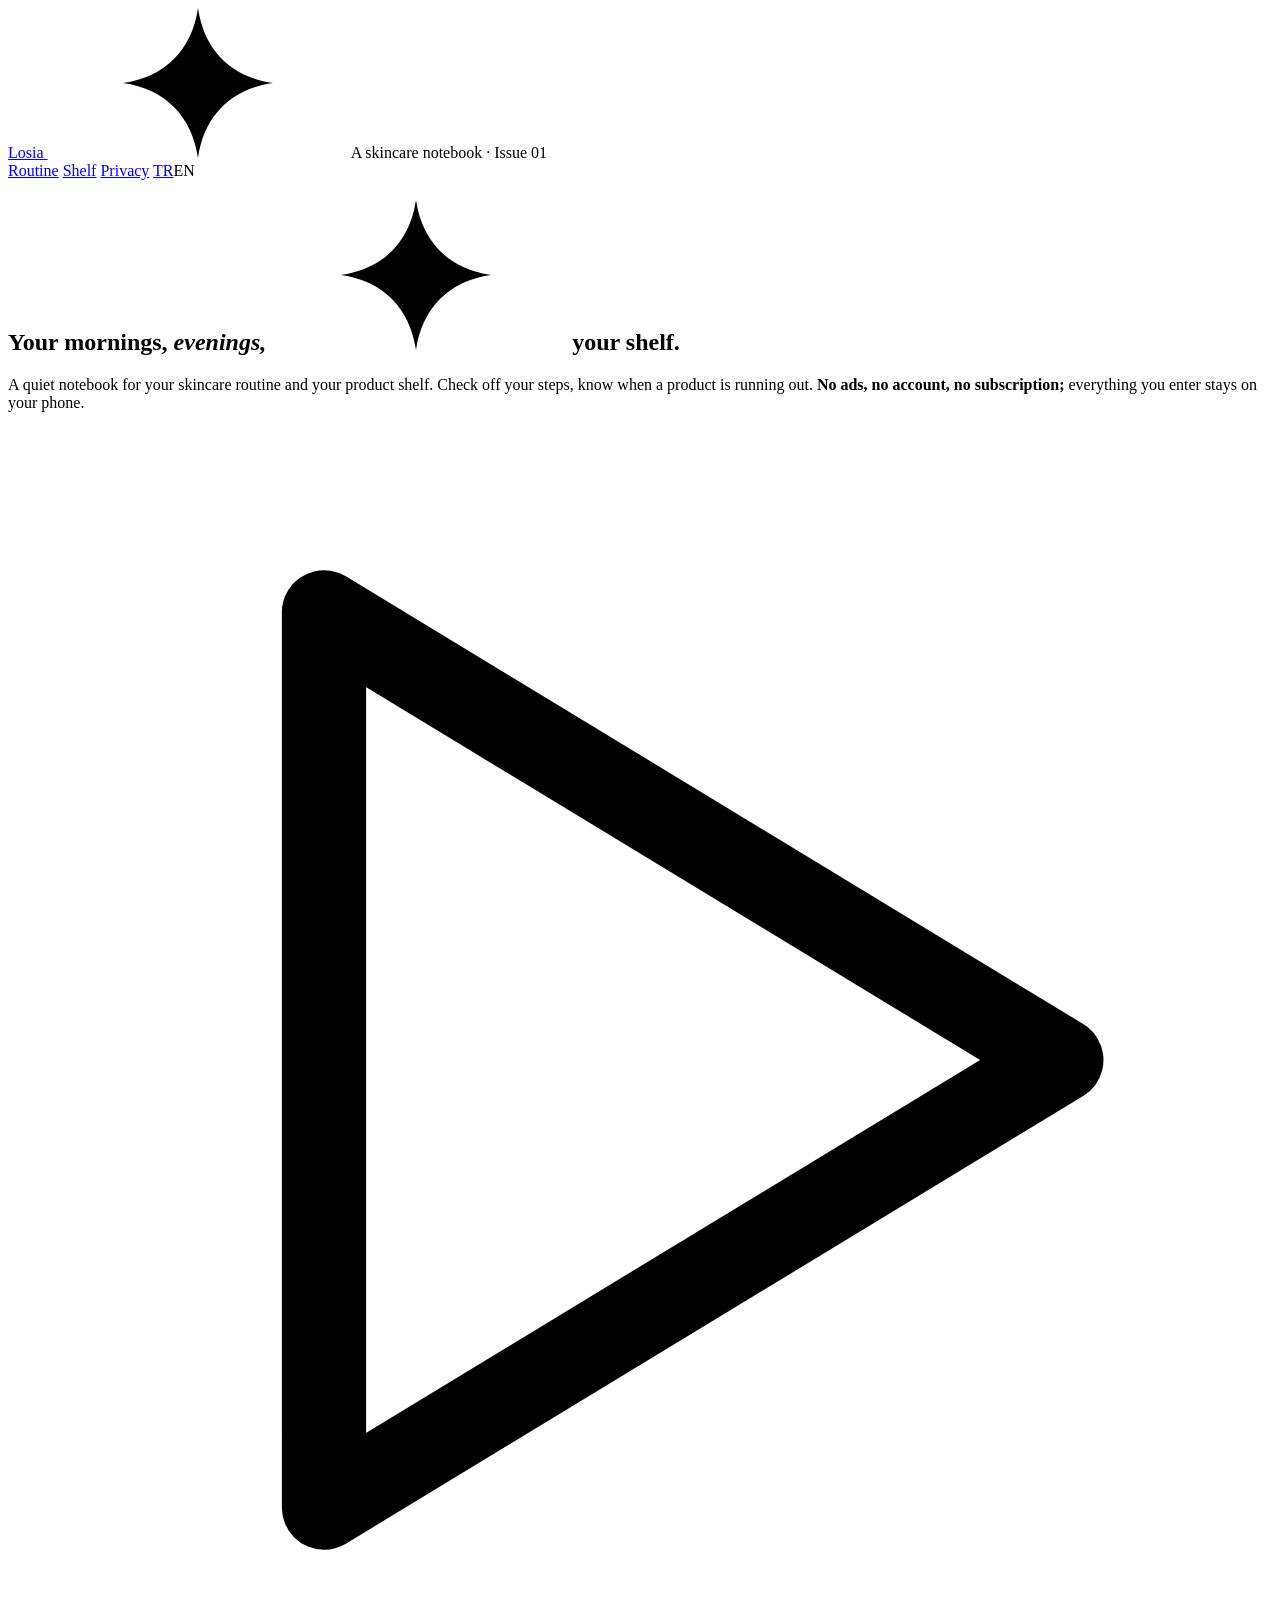
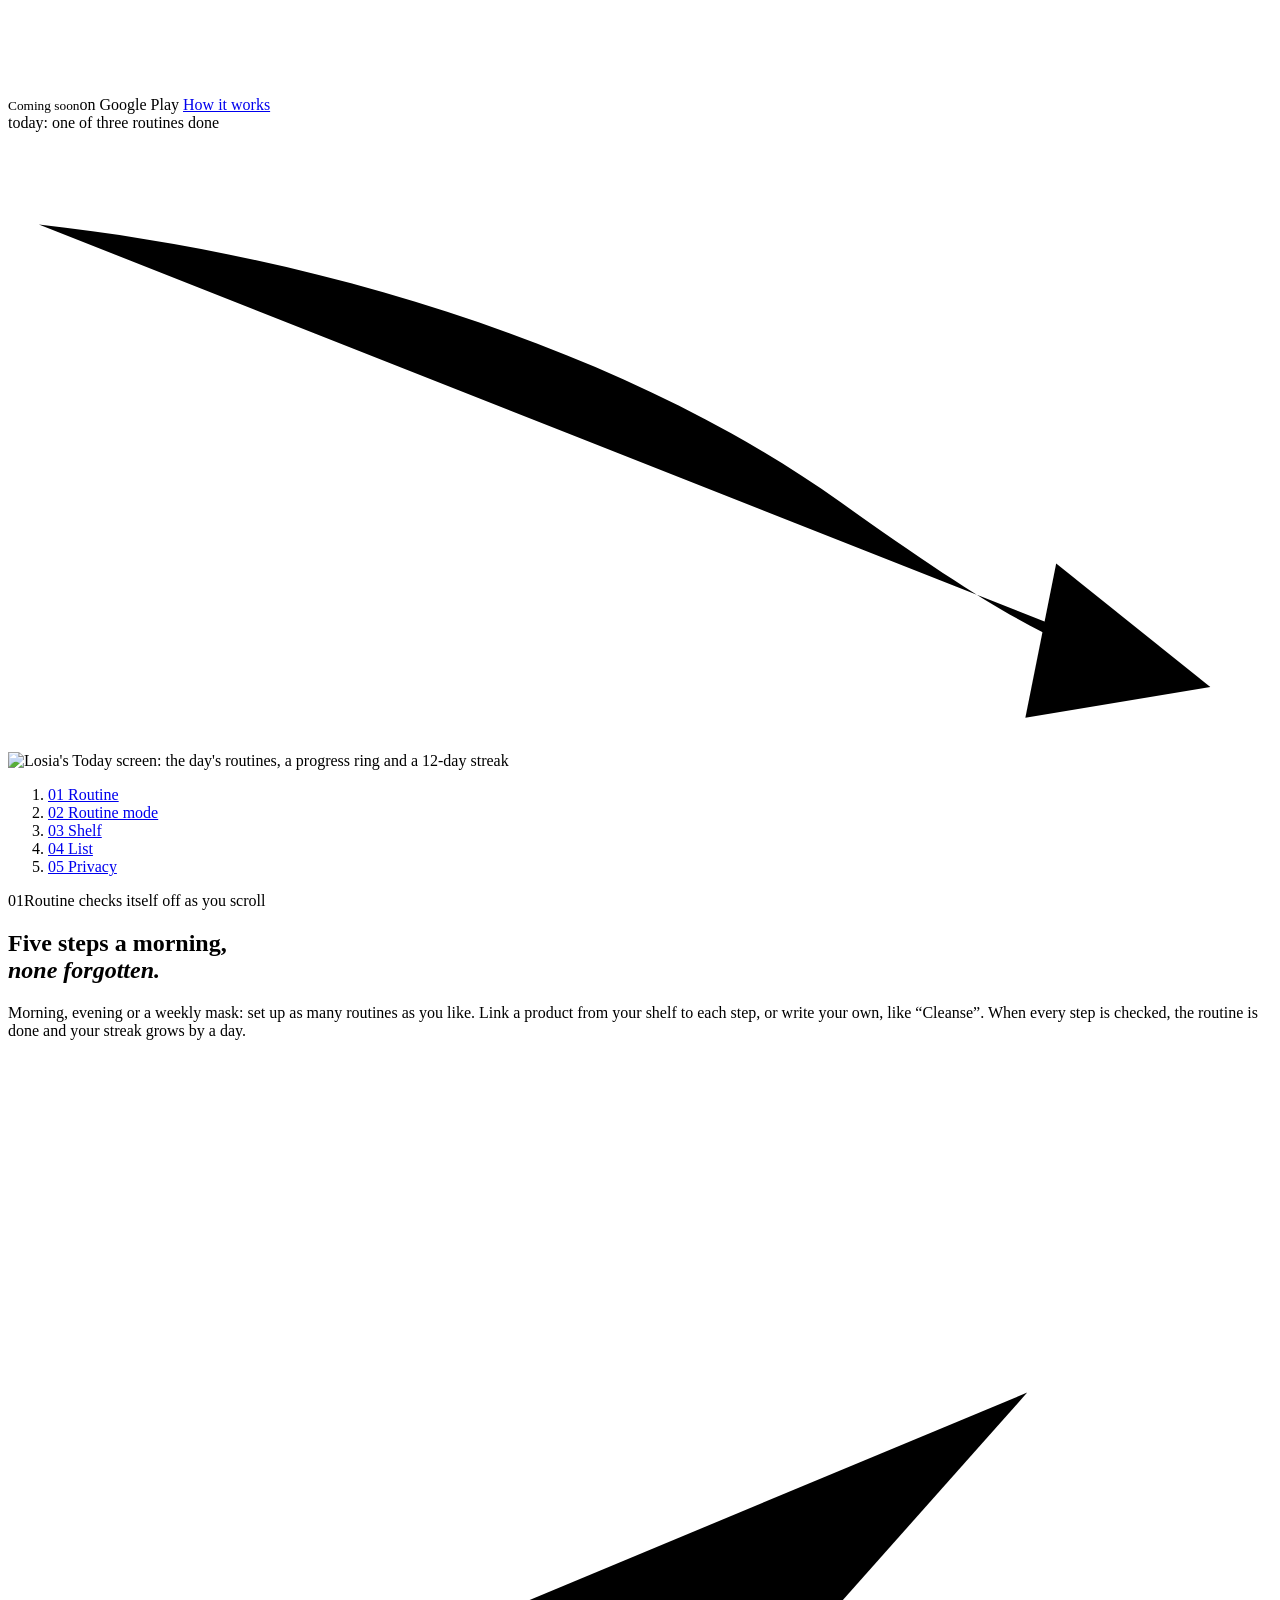
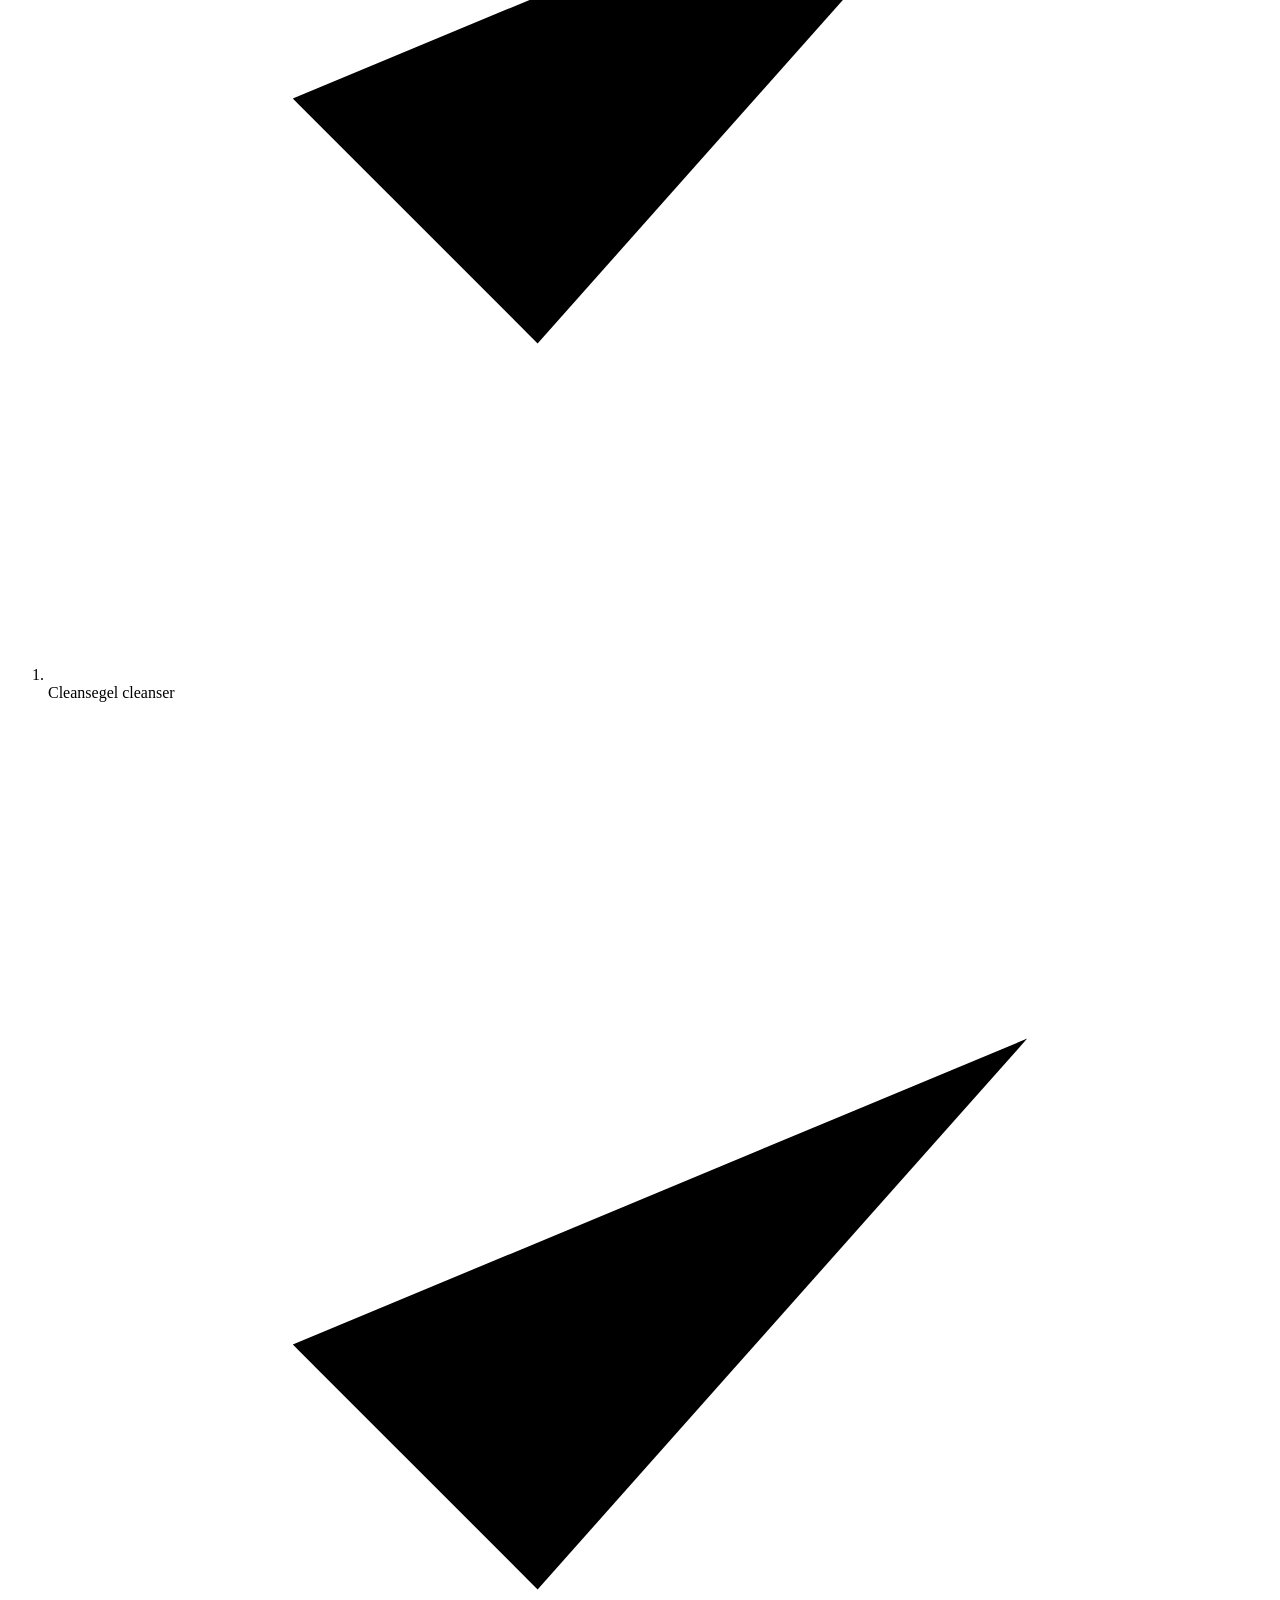
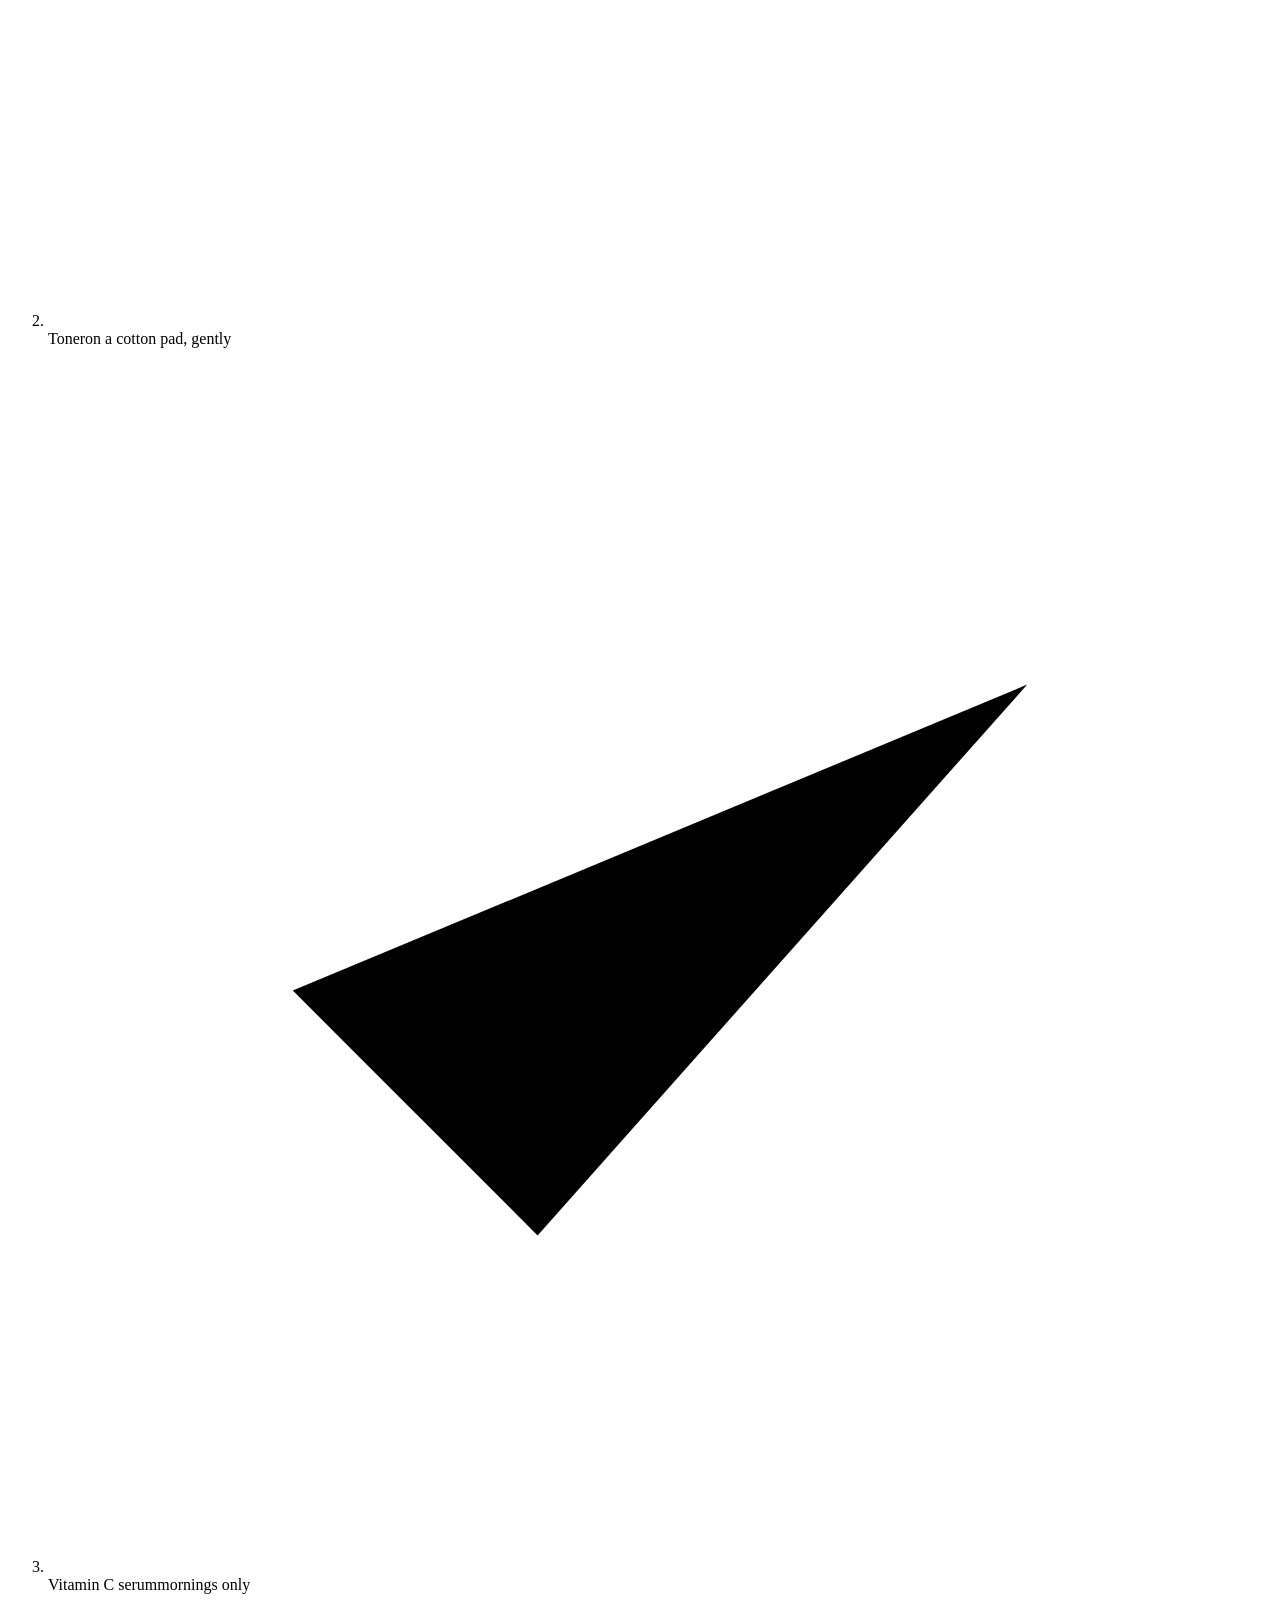
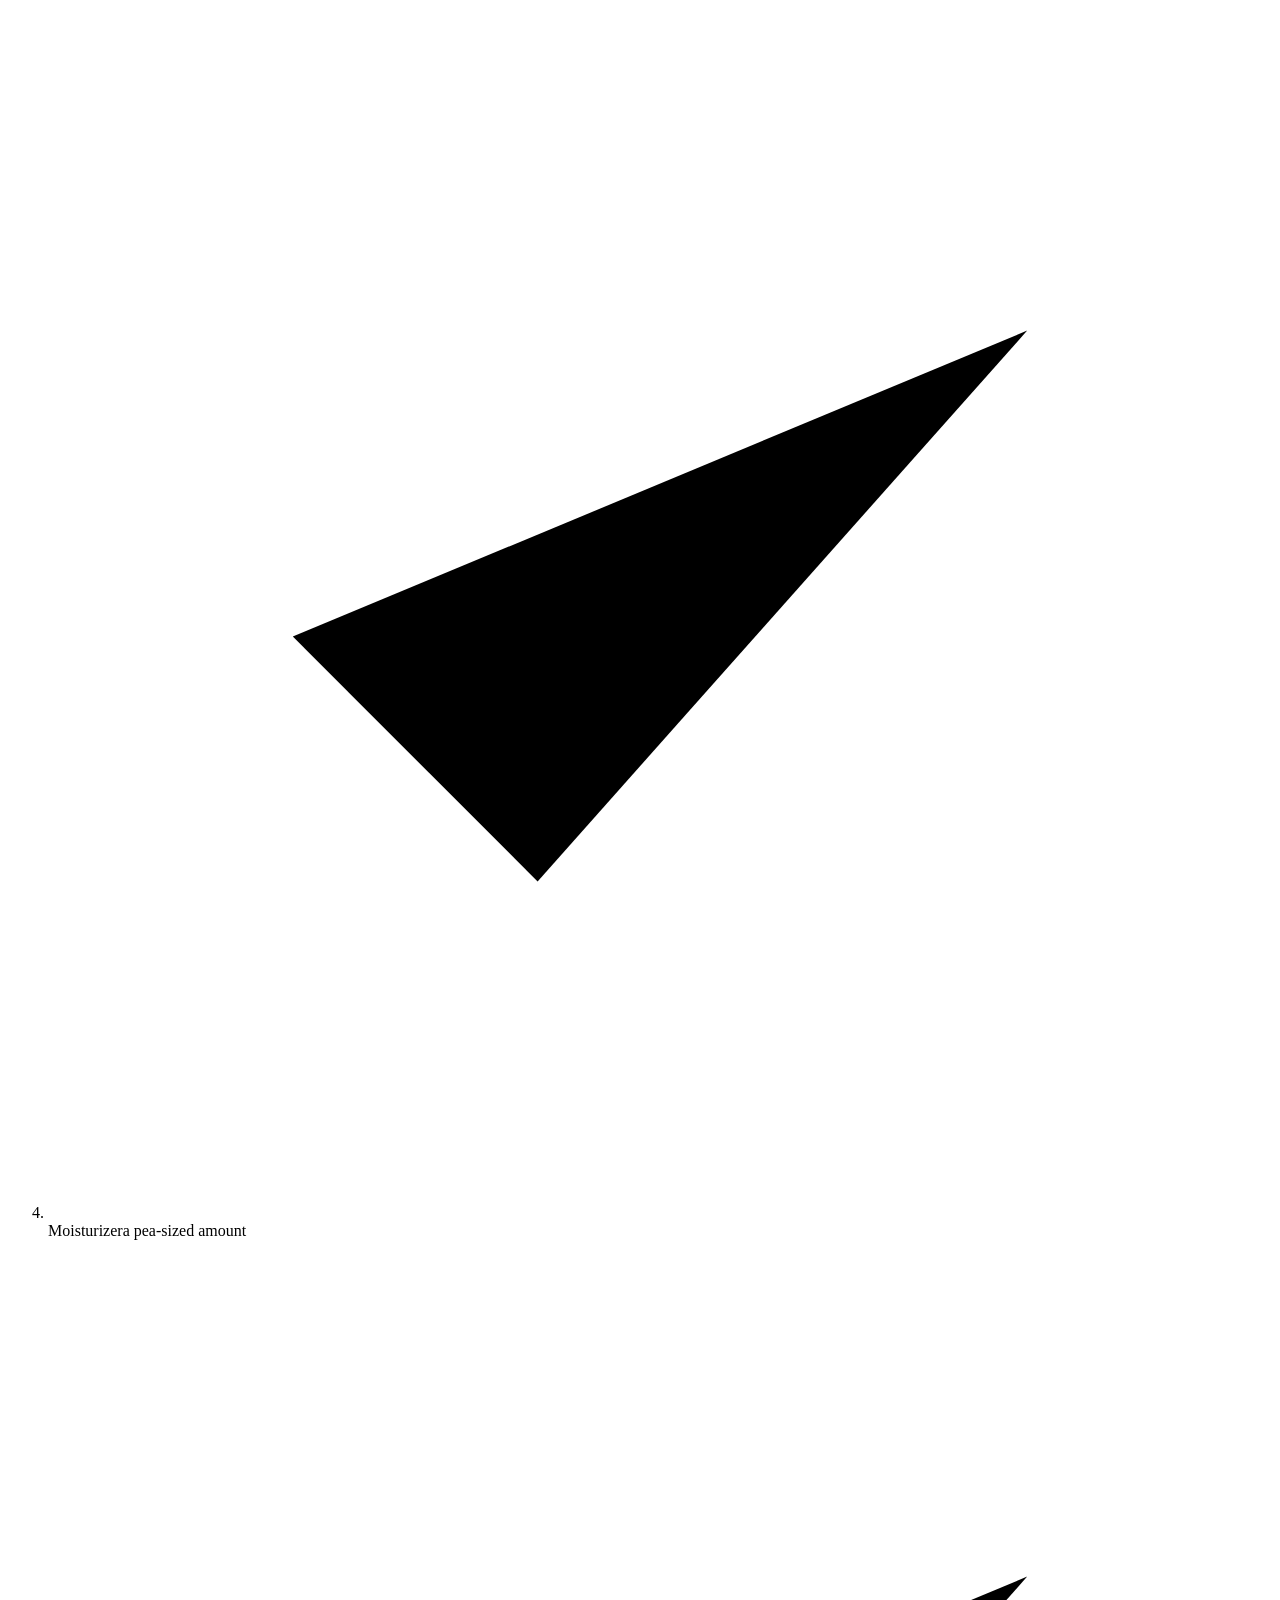
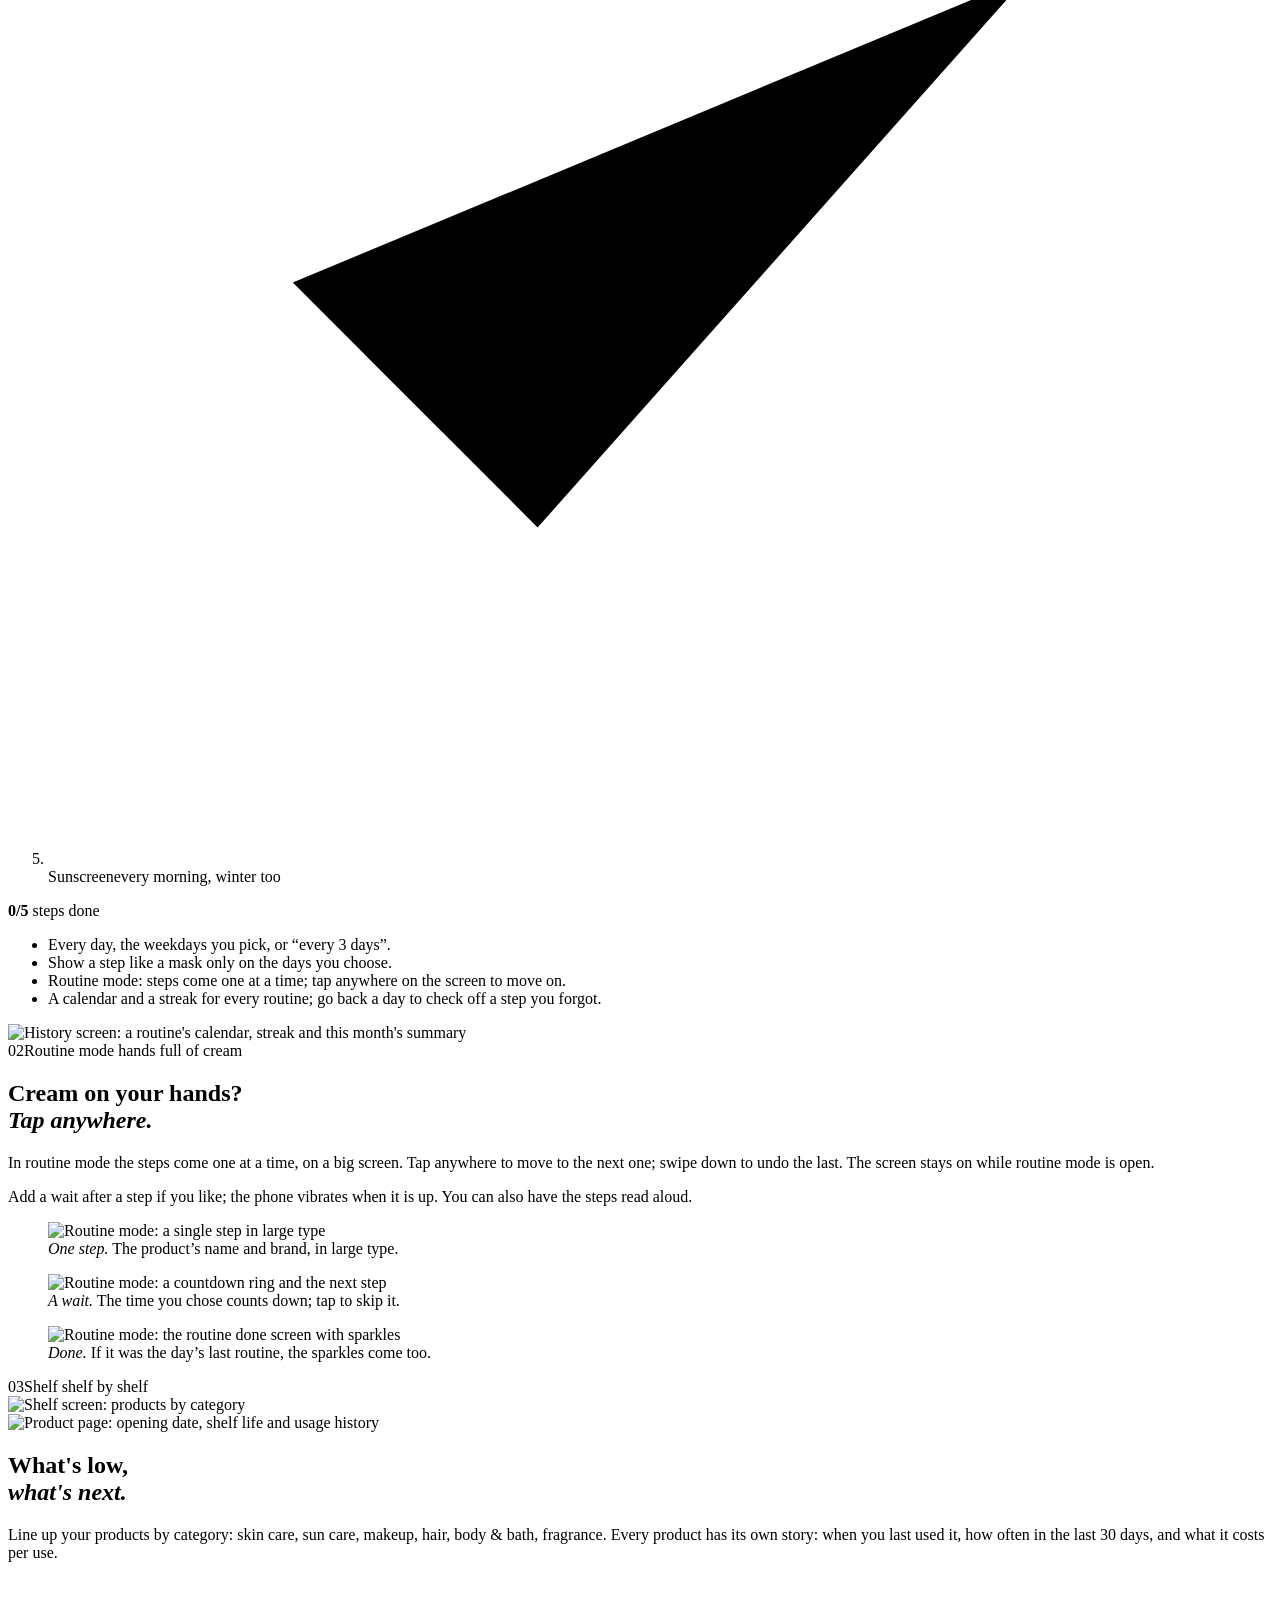
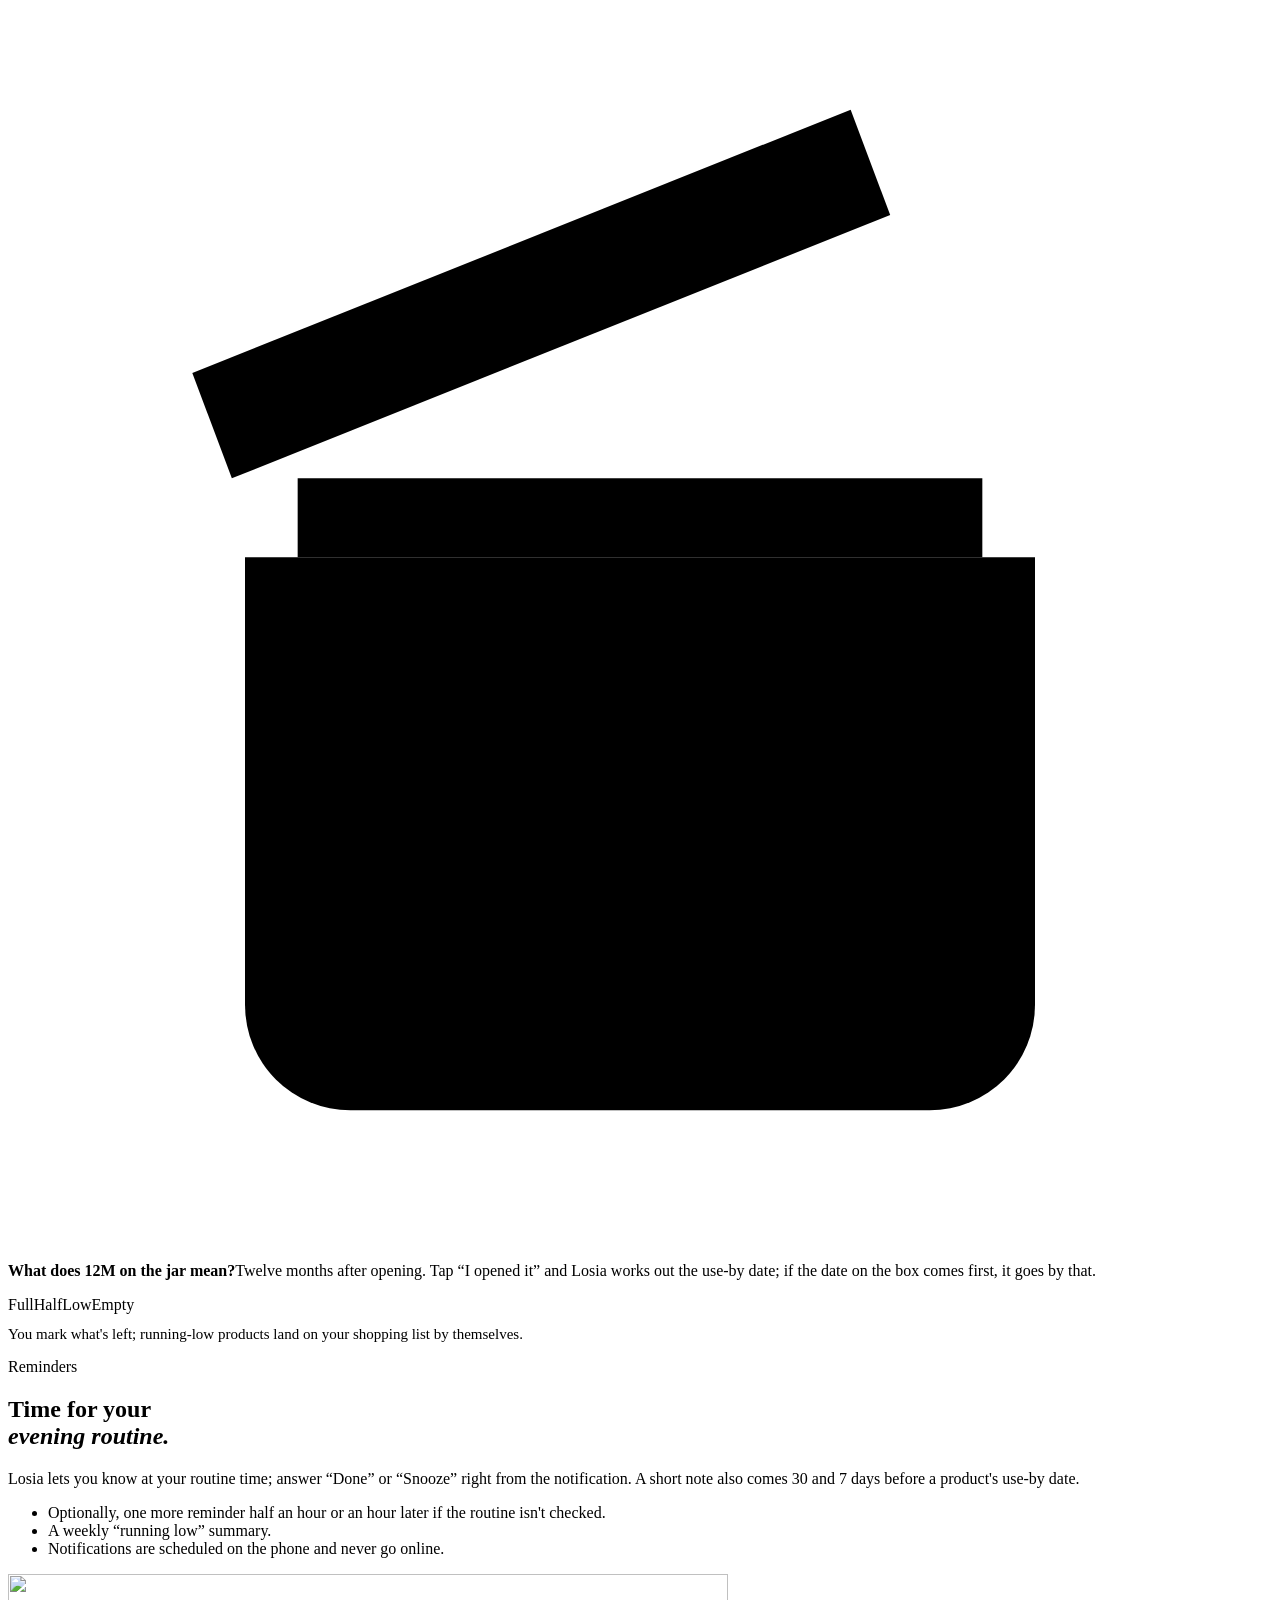
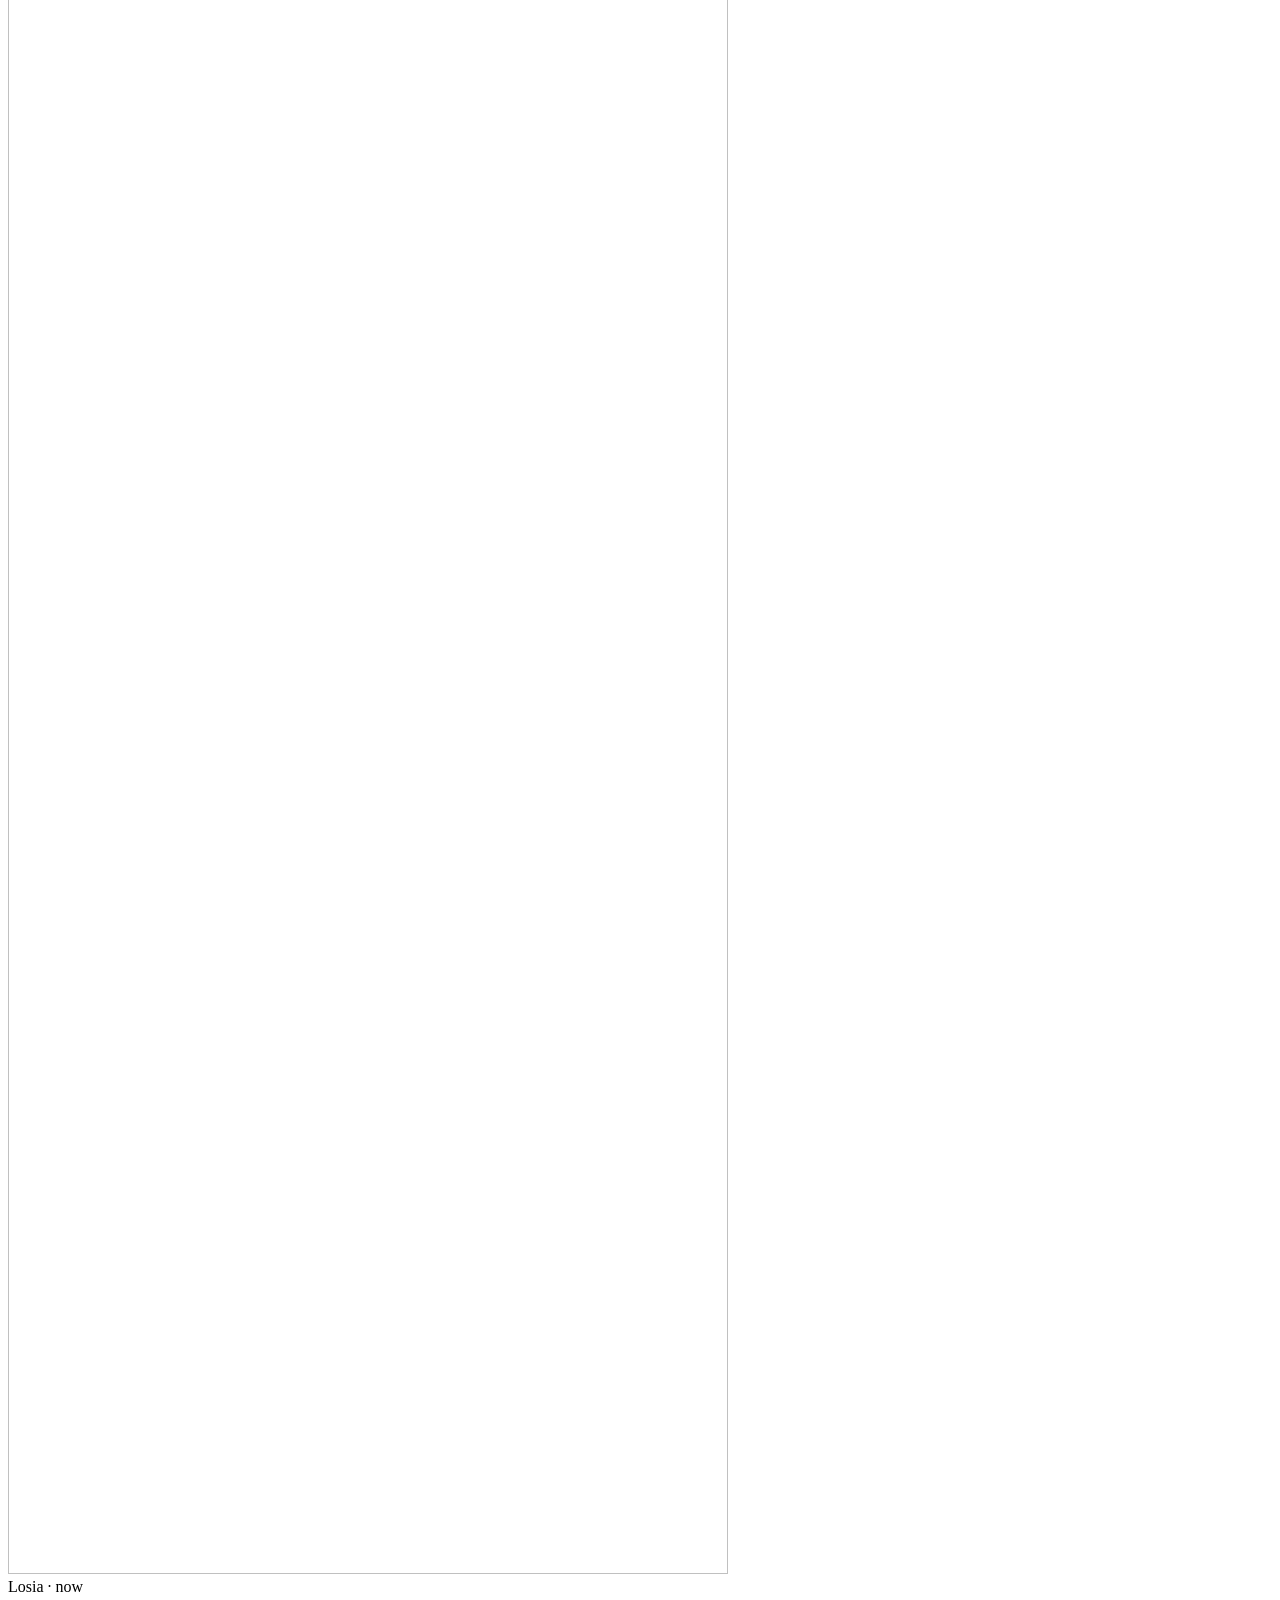
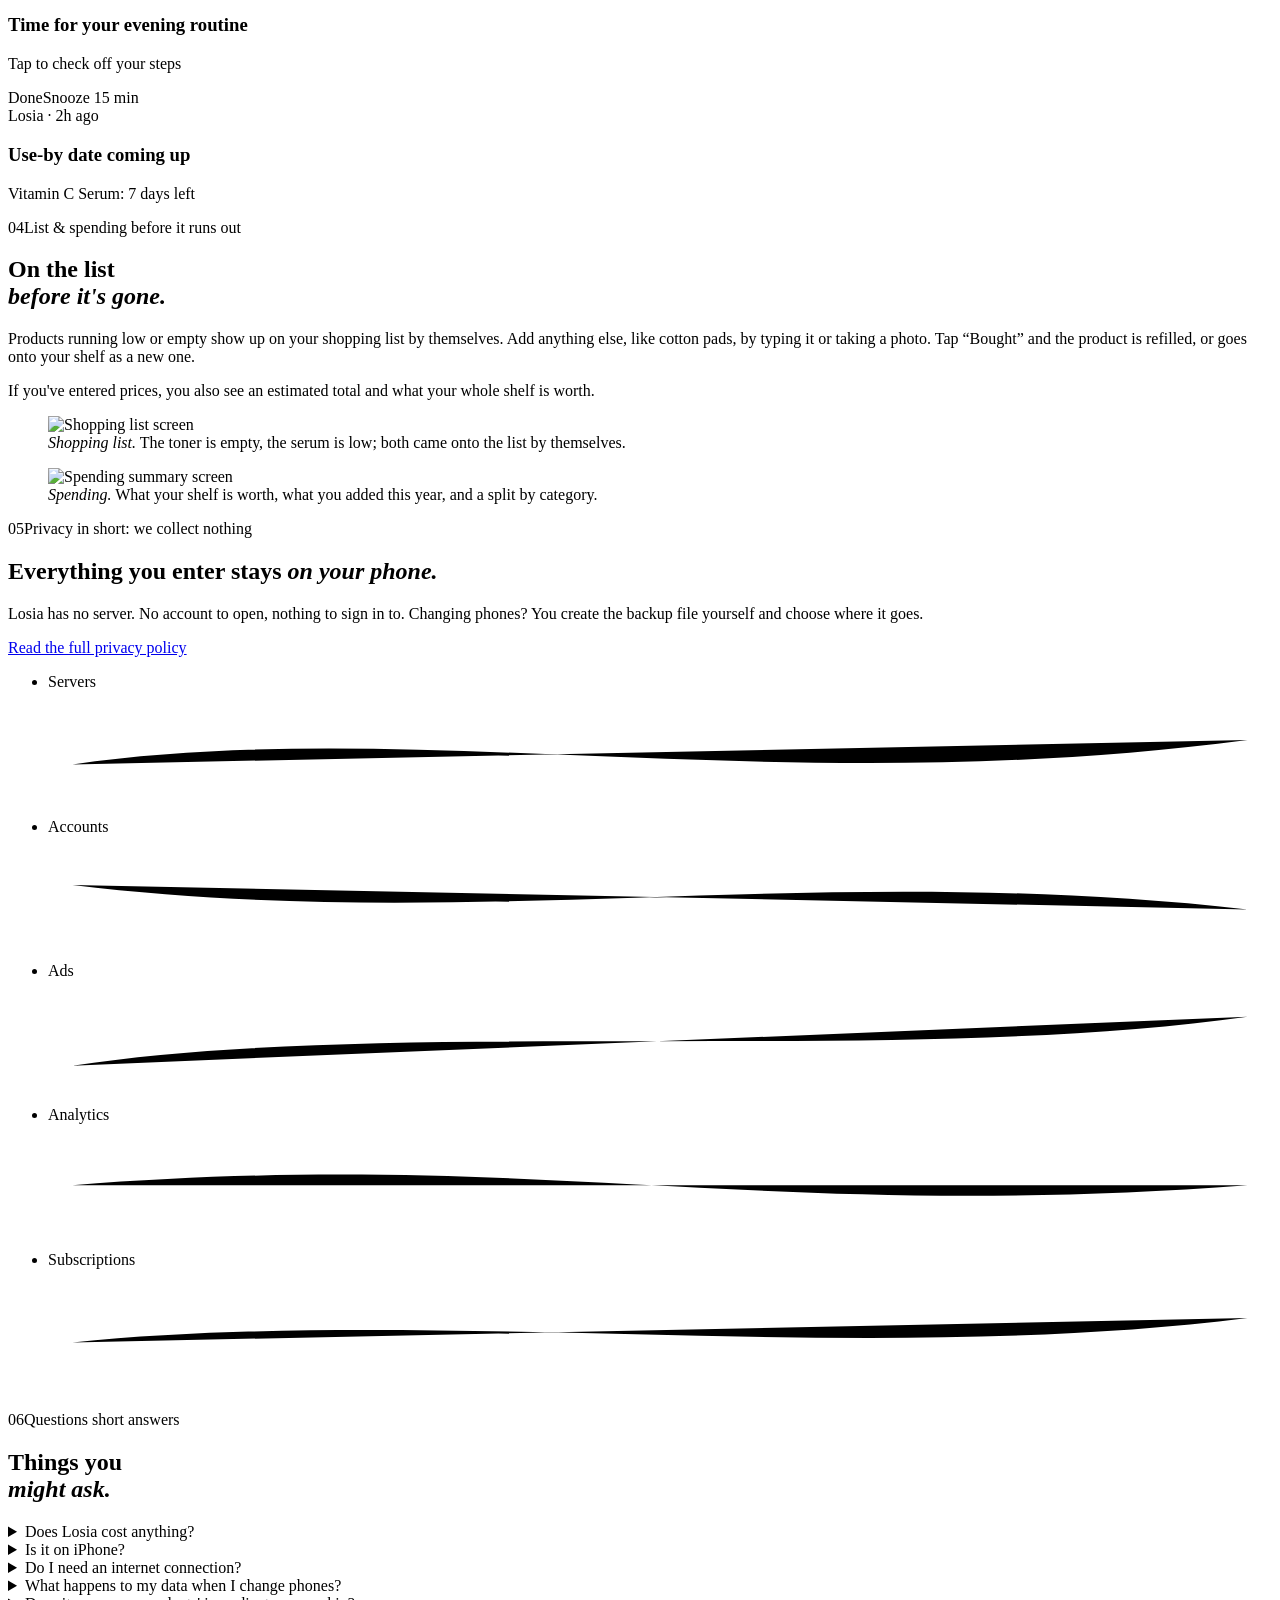
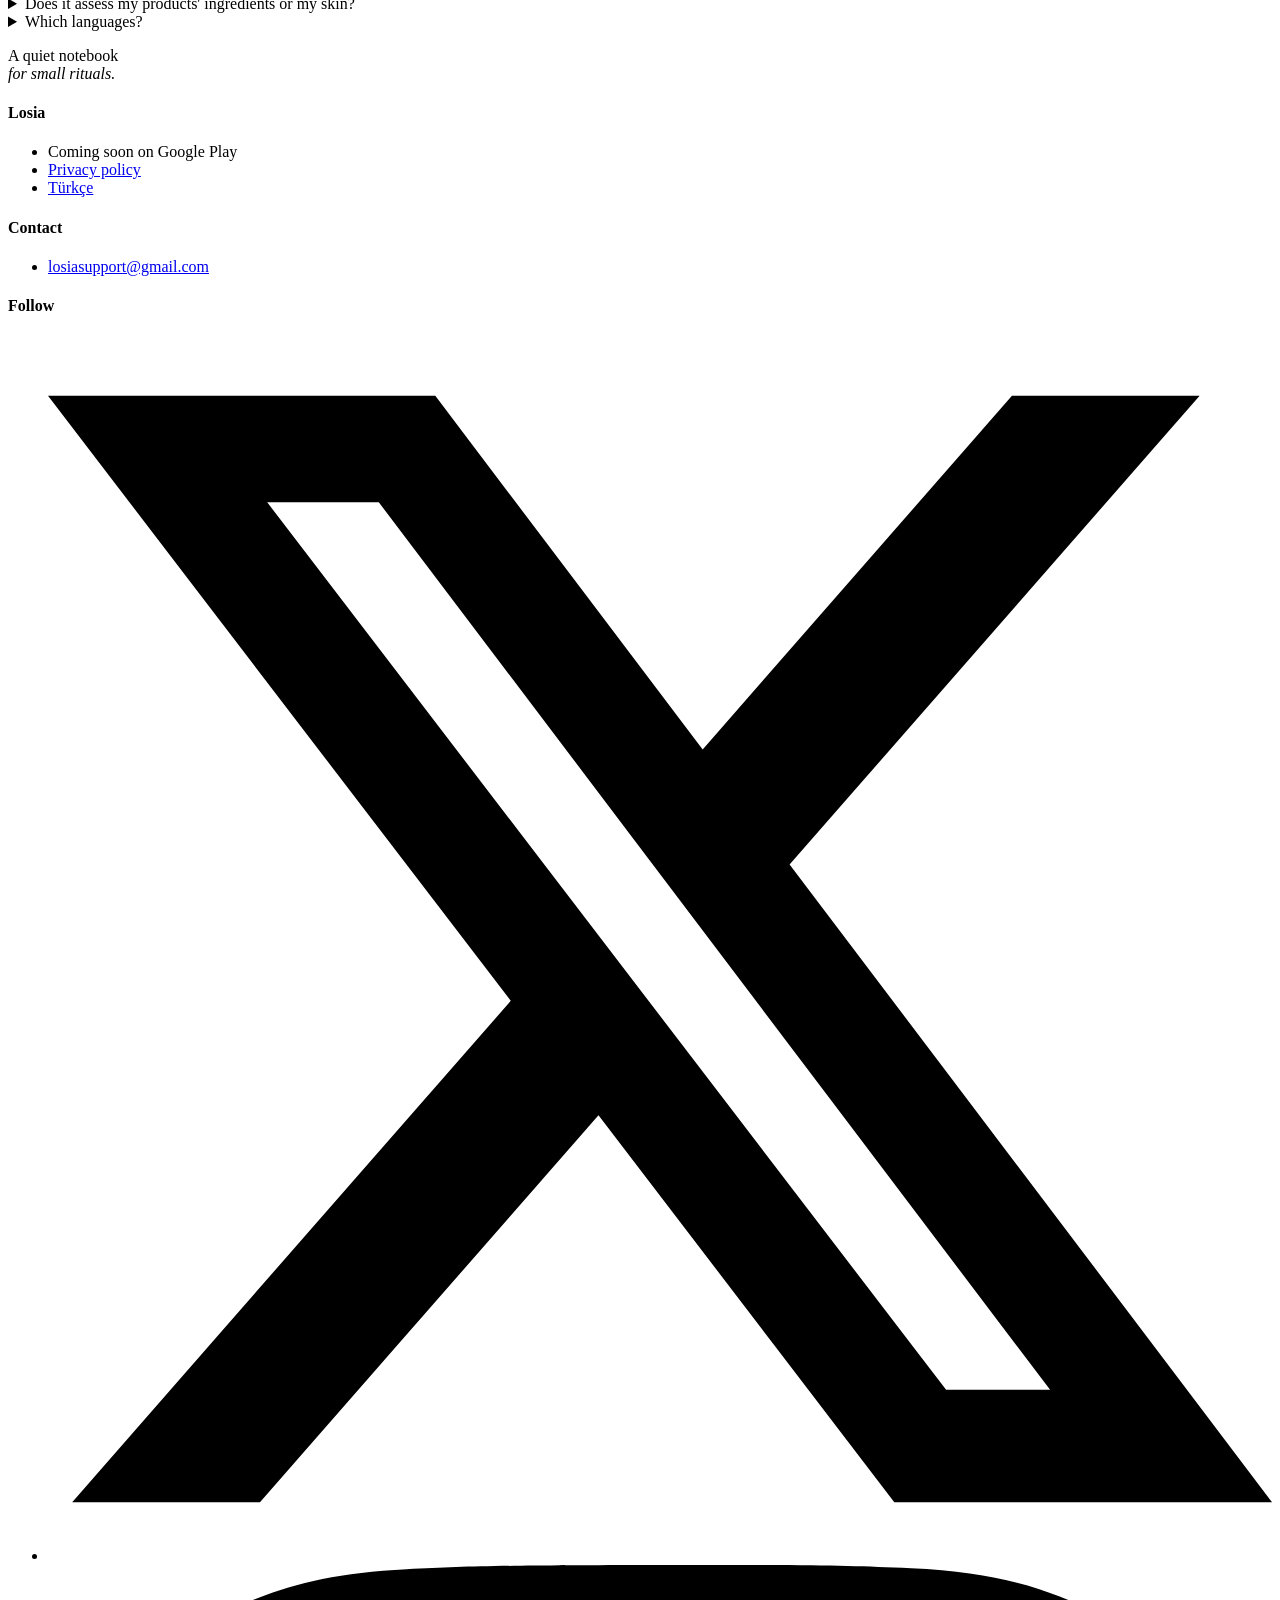
==== en/index.html @ 6261c487 "Move site to losiaapp.github.io Canonical, og, sitemap and docs now point at https://losiaapp.github" ====
<!doctype html>
<html lang="en" class="no-js">
<head>
  <meta charset="utf-8">
  <meta name="viewport" content="width=device-width, initial-scale=1">
  <meta name="google-site-verification" content="qvz3hjvmnZL0EswrtuUsrqRm-qxxV4vY-Jqbz3mR69Y">
  <title>Losia — Skincare routine and product shelf</title>
  <meta name="description" content="A quiet notebook for your skincare routine and your product shelf. No ads, no account, no subscription; everything you enter stays on your phone.">
  <meta name="theme-color" content="#f5efe8">
  <meta property="og:type" content="website">
  <meta property="og:site_name" content="Losia">
  <meta property="og:url" content="https://losiaapp.github.io/en/">
  <meta property="og:title" content="Losia — Skincare routine and product shelf">
  <meta property="og:description" content="A quiet notebook for your skincare routine and your product shelf. No ads, no account; everything stays on your phone.">
  <meta property="og:image" content="https://losiaapp.github.io/assets/og-en.png">
  <meta property="og:image:width" content="1200">
  <meta property="og:image:height" content="630">
  <meta property="og:image:alt" content="Losia: Your mornings, evenings, your shelf.">
  <meta name="twitter:card" content="summary_large_image">
  <link rel="canonical" href="https://losiaapp.github.io/en/">
  <link rel="icon" href="../assets/favicon.png">
  <link rel="apple-touch-icon" href="../assets/apple-touch-icon.png">
  <link rel="alternate" hreflang="tr" href="../">
  <link rel="preload" href="../assets/fonts/fraunces-normal-latin.woff2" as="font" type="font/woff2" crossorigin>
  <link rel="stylesheet" href="../assets/style.css">
</head>
<body>
  <svg width="0" height="0" style="position:absolute" aria-hidden="true">
    <symbol id="spark" viewBox="0 0 100 100">
      <path d="M50 0C54 28 72 46 100 50 72 54 54 72 50 100 46 72 28 54 0 50 28 46 46 28 50 0Z"/>
    </symbol>
  </svg>

  <header class="masthead">
    <div class="wrap">
      <a class="wordmark" href="./">Losia <svg><use href="#spark"/></svg></a>
      <span class="issue eyebrow">A skincare notebook · Issue 01</span>
      <nav>
        <a class="nav-link" href="#routine">Routine</a>
        <a class="nav-link" href="#shelf">Shelf</a>
        <a class="nav-link" href="#privacy">Privacy</a>
        <span class="lang"><a href="../" hreflang="tr">TR</a><span>EN</span></span>
      </nav>
    </div>
  </header>

  <main>
    <section class="hero">
      <div class="wrap">
        <div class="hero-text">
          <h1>
            <span>Your mornings,</span>
            <span class="indent"><em class="sparkled">evenings,<svg class="twinkle" aria-hidden="true"><use href="#spark"/></svg></em></span>
            <span>your shelf.</span>
          </h1>
          <p class="lede">A quiet notebook for your skincare routine and your product shelf. Check off your steps, know when a product is running out. <strong>No ads, no account, no subscription;</strong> everything you enter stays on your phone.</p>
          <div class="cta-row">
            <span class="soon">
              <svg viewBox="0 0 24 24" fill="none" stroke="currentColor" stroke-width="1.6" stroke-linejoin="round"><path d="M6 3.5v17l14-8.5z"/></svg>
              <span><small>Coming soon</small>on Google Play</span>
            </span>
            <a class="text-link" href="#routine">How it works</a>
          </div>
        </div>
        <figure class="hero-figure reveal" style="margin:0">
          <div class="note" aria-hidden="true">today: one of three routines done
            <svg viewBox="0 0 82 40"><path d="M2 6c18 2 38 8 52 18s16 10 24 12"/><path d="M68 28l10 8-12 2"/></svg>
          </div>
          <div class="phone"><img src="../assets/screens/en-01.webp" width="720" height="1600" alt="Losia's Today screen: the day's routines, a progress ring and a 12-day streak"></div>
        </figure>
      </div>
    </section>

    <nav class="index" aria-label="Sections">
      <div class="wrap">
        <ol>
          <li><a href="#routine"><span class="num">01</span> Routine</a></li>
          <li><a href="#routine-mode"><span class="num">02</span> Routine mode</a></li>
          <li><a href="#shelf"><span class="num">03</span> Shelf</a></li>
          <li><a href="#list"><span class="num">04</span> List</a></li>
          <li><a href="#privacy"><span class="num">05</span> Privacy</a></li>
        </ol>
      </div>
    </nav>

    <section class="chapter" id="routine">
      <div class="wrap">
        <div class="chapter-head">
          <span class="num">01</span><span class="eyebrow">Routine</span>
          <span class="aside">checks itself off as you scroll</span>
        </div>
        <div class="routine">
          <div class="routine-text">
            <h2>Five steps a morning,<br><em>none forgotten.</em></h2>
            <p class="body-lg">Morning, evening or a weekly mask: set up as many routines as you like. Link a product from your shelf to each step, or write your own, like “Cleanse”. When every step is checked, the routine is done and your streak grows by a day.</p>

            <ol class="steps">
              <li><span class="box"><svg viewBox="0 0 20 20"><path d="M4 10.5l4 4 8-9"/></svg></span><span class="label">Cleanse</span><span class="meta">gel cleanser</span></li>
              <li><span class="box"><svg viewBox="0 0 20 20"><path d="M4 10.5l4 4 8-9"/></svg></span><span class="label">Toner</span><span class="meta">on a cotton pad, gently</span></li>
              <li><span class="box"><svg viewBox="0 0 20 20"><path d="M4 10.5l4 4 8-9"/></svg></span><span class="label">Vitamin C serum</span><span class="meta">mornings only</span></li>
              <li><span class="box"><svg viewBox="0 0 20 20"><path d="M4 10.5l4 4 8-9"/></svg></span><span class="label">Moisturizer</span><span class="meta">a pea-sized amount</span></li>
              <li><span class="box"><svg viewBox="0 0 20 20"><path d="M4 10.5l4 4 8-9"/></svg></span><span class="label">Sunscreen</span><span class="meta">every morning, winter too</span></li>
            </ol>
            <div class="tally"><b data-tally>0/5</b> steps done</div>

            <ul class="dash-list routine-more reveal">
              <li>Every day, the weekdays you pick, or “every 3 days”.</li>
              <li>Show a step like a mask only on the days you choose.</li>
              <li>Routine mode: steps come one at a time; tap anywhere on the screen to move on.</li>
              <li>A calendar and a streak for every routine; go back a day to check off a step you forgot.</li>
            </ul>
          </div>
          <div class="routine-figure">
            <div class="sticky">
              <div class="phone"><img src="../assets/screens/en-04.webp" width="720" height="1600" alt="History screen: a routine's calendar, streak and this month's summary" loading="lazy"></div>
            </div>
          </div>
        </div>
      </div>
    </section>

    <section class="chapter" id="routine-mode" style="padding-top:0">
      <div class="wrap">
        <div class="chapter-head">
          <span class="num">02</span><span class="eyebrow">Routine mode</span>
          <span class="aside">hands full of cream</span>
        </div>
        <div class="mode">
          <div class="mode-intro">
            <h2>Cream on your hands?<br><em>Tap anywhere.</em></h2>
            <p class="body-lg">In routine mode the steps come one at a time, on a big screen. Tap anywhere to move to the next one; swipe down to undo the last. The screen stays on while routine mode is open.</p>
            <p class="body-lg">Add a wait after a step if you like; the phone vibrates when it is up. You can also have the steps read aloud.</p>
          </div>
          <div class="mode-figures" role="group" aria-label="Routine mode screens">
            <figure class="reveal">
              <div class="phone"><img src="../assets/screens/en-mode-01.webp" width="720" height="1600" alt="Routine mode: a single step in large type" loading="lazy"></div>
              <figcaption><i>One step.</i> The product’s name and brand, in large type.</figcaption>
            </figure>
            <figure class="reveal">
              <div class="phone"><img src="../assets/screens/en-mode-02.webp" width="720" height="1600" alt="Routine mode: a countdown ring and the next step" loading="lazy"></div>
              <figcaption><i>A wait.</i> The time you chose counts down; tap to skip it.</figcaption>
            </figure>
            <figure class="reveal">
              <div class="phone"><img src="../assets/screens/en-mode-03.webp" width="720" height="1600" alt="Routine mode: the routine done screen with sparkles" loading="lazy"></div>
              <figcaption><i>Done.</i> If it was the day’s last routine, the sparkles come too.</figcaption>
            </figure>
          </div>
        </div>
      </div>
    </section>

    <section class="chapter" id="shelf" style="padding-top:0">
      <div class="wrap">
        <div class="chapter-head">
          <span class="num">03</span><span class="eyebrow">Shelf</span>
          <span class="aside">shelf by shelf</span>
        </div>
        <div class="shelf">
          <div class="shelf-figures reveal">
            <div class="phone"><img src="../assets/screens/en-02.webp" width="720" height="1600" alt="Shelf screen: products by category" loading="lazy"></div>
            <div class="phone"><img src="../assets/screens/en-03.webp" width="720" height="1600" alt="Product page: opening date, shelf life and usage history" loading="lazy"></div>
          </div>
          <div class="shelf-text">
            <h2>What's low,<br><em>what's next.</em></h2>
            <p class="body-lg">Line up your products by category: skin care, sun care, makeup, hair, body &amp; bath, fragrance. Every product has its own story: when you last used it, how often in the last 30 days, and what it costs per use.</p>

            <div class="pao reveal">
              <svg viewBox="0 0 96 96" aria-hidden="true">
                <path d="M18 44h60v34a8 8 0 0 1-8 8H26a8 8 0 0 1-8-8z"/>
                <path d="M22 44v-6h52v6"/>
                <path d="M14 30l50-20 3 8-50 20z"/>
                <text x="48" y="74" text-anchor="middle">12M</text>
              </svg>
              <p><b>What does 12M on the jar mean?</b>Twelve months after opening. Tap “I opened it” and Losia works out the use-by date; if the date on the box comes first, it goes by that.</p>
            </div>

            <div class="levels" aria-label="Amount left">
              <span class="on">Full</span><span>Half</span><span>Low</span><span>Empty</span>
            </div>
            <p style="font-size:15px;color:var(--ink-soft);margin-top:12px">You mark what's left; running-low products land on your shopping list by themselves.</p>
          </div>
        </div>
      </div>
    </section>

    <section class="night" aria-labelledby="night-title">
      <div class="wrap">
        <div class="night-text reveal">
          <span class="eyebrow">Reminders</span>
          <h2 id="night-title">Time for your<br><em>evening routine.</em></h2>
          <p>Losia lets you know at your routine time; answer “Done” or “Snooze” right from the notification. A short note also comes 30 and 7 days before a product's use-by date.</p>
          <ul class="dash-list">
            <li>Optionally, one more reminder half an hour or an hour later if the routine isn't checked.</li>
            <li>A weekly “running low” summary.</li>
            <li>Notifications are scheduled on the phone and never go online.</li>
          </ul>
        </div>
        <div class="notifs reveal" aria-hidden="true">
          <div class="phone night-phone"><img src="../assets/screens/en-dark-01.webp" width="720" height="1600" alt="" loading="lazy"></div>
          <div class="notif-stack">
          <div class="notif">
            <header><img src="../assets/icon-96.png" alt="">Losia · now</header>
            <h3>Time for your evening routine</h3>
            <p>Tap to check off your steps</p>
            <div class="actions"><span>Done</span><span>Snooze 15 min</span></div>
          </div>
          <div class="notif">
            <header><img src="../assets/icon-96.png" alt="">Losia · 2h ago</header>
            <h3>Use-by date coming up</h3>
            <p>Vitamin C Serum: 7 days left</p>
          </div>
          </div>
        </div>
      </div>
    </section>

    <section class="chapter" id="list">
      <div class="wrap">
        <div class="chapter-head">
          <span class="num">04</span><span class="eyebrow">List &amp; spending</span>
          <span class="aside">before it runs out</span>
        </div>
        <div class="pair">
          <div class="pair-intro">
            <h2>On the list<br><em>before it's gone.</em></h2>
            <p class="body-lg">Products running low or empty show up on your shopping list by themselves. Add anything else, like cotton pads, by typing it or taking a photo. Tap “Bought” and the product is refilled, or goes onto your shelf as a new one.</p>
            <p class="body-lg">If you've entered prices, you also see an estimated total and what your whole shelf is worth.</p>
          </div>
          <figure class="reveal">
            <div class="phone"><img src="../assets/screens/en-05.webp" width="720" height="1600" alt="Shopping list screen" loading="lazy"></div>
            <figcaption><i>Shopping list.</i> The toner is empty, the serum is low; both came onto the list by themselves.</figcaption>
          </figure>
          <figure class="reveal">
            <div class="phone"><img src="../assets/screens/en-06.webp" width="720" height="1600" alt="Spending summary screen" loading="lazy"></div>
            <figcaption><i>Spending.</i> What your shelf is worth, what you added this year, and a split by category.</figcaption>
          </figure>
        </div>
      </div>
    </section>

    <section class="chapter privacy" id="privacy">
      <div class="wrap">
        <div class="chapter-head">
          <span class="num">05</span><span class="eyebrow">Privacy</span>
          <span class="aside">in short: we collect nothing</span>
        </div>
        <div class="privacy-grid">
          <h2>Everything you enter stays <em>on your phone.</em></h2>
          <div class="side">
            <p class="body-lg">Losia has no server. No account to open, nothing to sign in to. Changing phones? You create the backup file yourself and choose where it goes.</p>
            <a class="text-link" href="privacy/">Read the full privacy policy</a>
          </div>
        </div>
        <ul class="struck" aria-label="What Losia doesn't have">
          <li>Servers<svg viewBox="0 0 100 10" preserveAspectRatio="none"><path d="M2 6C30 2 60 9 98 4"/></svg></li>
          <li>Accounts<svg viewBox="0 0 100 10" preserveAspectRatio="none"><path d="M2 4C35 8 62 2 98 6"/></svg></li>
          <li>Ads<svg viewBox="0 0 100 10" preserveAspectRatio="none"><path d="M2 7C28 3 70 7 98 3"/></svg></li>
          <li>Analytics<svg viewBox="0 0 100 10" preserveAspectRatio="none"><path d="M2 5C40 2 58 8 98 5"/></svg></li>
          <li>Subscriptions<svg viewBox="0 0 100 10" preserveAspectRatio="none"><path d="M2 6C32 3 66 8 98 4"/></svg></li>
        </ul>
      </div>
    </section>
    <section class="chapter" id="faq">
      <div class="wrap">
        <div class="chapter-head">
          <span class="num">06</span><span class="eyebrow">Questions</span>
          <span class="aside">short answers</span>
        </div>
        <div class="faq">
          <h2>Things you<br><em>might ask.</em></h2>
          <div class="faq-list reveal">
            <details>
              <summary>Does Losia cost anything?</summary>
              <div class="answer"><p>Losia is free to download; routines, the shelf, reminders and the shopping list are free. There are no ads and no subscription.</p></div>
            </details>
            <details>
              <summary>Is it on iPhone?</summary>
              <div class="answer"><p>Android only for now; it's coming to Google Play.</p></div>
            </details>
            <details>
              <summary>Do I need an internet connection?</summary>
              <div class="answer"><p>No. Losia runs entirely on your phone, and reminders are scheduled on the phone too.</p></div>
            </details>
            <details>
              <summary>What happens to my data when I change phones?</summary>
              <div class="answer"><p>Create a backup file in Settings › Backup and restore it on the new phone. You can also turn on the weekly automatic backup; Losia then saves a backup to a folder you choose once a week.</p></div>
            </details>
            <details>
              <summary>Does it assess my products' ingredients or my skin?</summary>
              <div class="answer"><p>No. Losia is a notebook for your routine and your shelf: it keeps track of what you did and what runs out when. It doesn't read ingredient lists or assess photos.</p></div>
            </details>
            <details>
              <summary>Which languages?</summary>
              <div class="answer"><p>English and Turkish. It follows your phone's language, and you can change it in Settings.</p></div>
            </details>
          </div>
        </div>
      </div>
    </section>
  </main>

  <footer class="footer">
    <div class="wrap">
      <div class="footer-top">
        <p class="closing">A quiet notebook<br><em>for small rituals.</em></p>
        <div class="footer-cols">
          <div>
            <h4 class="eyebrow">Losia</h4>
            <ul>
              <li>Coming soon on Google Play</li>
              <li><a href="privacy/">Privacy policy</a></li>
              <li><a href="../" hreflang="tr">Türkçe</a></li>
            </ul>
          </div>
          <div>
            <h4 class="eyebrow">Contact</h4>
            <ul>
              <li><a href="mailto:losiasupport@gmail.com">losiasupport@gmail.com</a></li>
            </ul>
            <h4 class="eyebrow">Follow</h4>
            <ul class="social">
              <li><a href="https://x.com/losiaapp" rel="me noopener" target="_blank" aria-label="Losia on X" title="X"><svg viewBox="0 0 24 24" aria-hidden="true"><path d="M18.901 1.153h3.68l-8.04 9.19L24 22.846h-7.406l-5.8-7.584-6.638 7.584H.474l8.6-9.83L0 1.154h7.594l5.243 6.932ZM17.61 20.644h2.039L6.486 3.24H4.298Z"/></svg></a></li>
              <li><a href="https://www.instagram.com/losiaapp/" rel="me noopener" target="_blank" aria-label="Losia on Instagram" title="Instagram"><svg viewBox="0 0 24 24" aria-hidden="true"><path d="M7.0301.084c-1.2768.0602-2.1487.264-2.911.5634-.7888.3075-1.4575.72-2.1228 1.3877-.6652.6677-1.075 1.3368-1.3802 2.127-.2954.7638-.4956 1.6365-.552 2.914-.0564 1.2775-.0689 1.6882-.0626 4.947.0062 3.2586.0206 3.6671.0825 4.9473.061 1.2765.264 2.1482.5635 2.9107.308.7889.72 1.4573 1.388 2.1228.6679.6655 1.3365 1.0743 2.1285 1.38.7632.295 1.6361.4961 2.9134.552 1.2773.056 1.6884.069 4.9462.0627 3.2578-.0062 3.668-.0207 4.9478-.0814 1.28-.0607 2.147-.2652 2.9098-.5633.7889-.3086 1.4578-.72 2.1228-1.3881.665-.6682 1.0745-1.3378 1.3795-2.1284.2957-.7632.4966-1.636.552-2.9124.056-1.2809.0692-1.6898.063-4.948-.0063-3.2583-.021-3.6668-.0817-4.9465-.0607-1.2797-.264-2.1487-.5633-2.9117-.3084-.7889-.72-1.4568-1.3876-2.1228C21.2982 1.33 20.628.9208 19.8378.6165 19.074.321 18.2017.1197 16.9244.0645 15.6471.0093 15.236-.005 11.977.0014 8.718.0076 8.31.0215 7.0301.0839m.1402 21.6932c-1.17-.0509-1.8053-.2453-2.2287-.408-.5606-.216-.96-.4771-1.3819-.895-.422-.4178-.6811-.8186-.9-1.378-.1644-.4234-.3624-1.058-.4171-2.228-.0595-1.2645-.072-1.6442-.079-4.848-.007-3.2037.0053-3.583.0607-4.848.05-1.169.2456-1.805.408-2.2282.216-.5613.4762-.96.895-1.3816.4188-.4217.8184-.6814 1.3783-.9003.423-.1651 1.0575-.3614 2.227-.4171 1.2655-.06 1.6447-.072 4.848-.079 3.2033-.007 3.5835.005 4.8495.0608 1.169.0508 1.8053.2445 2.228.408.5608.216.96.4754 1.3816.895.4217.4194.6816.8176.9005 1.3787.1653.4217.3617 1.056.4169 2.2263.0602 1.2655.0739 1.645.0796 4.848.0058 3.203-.0055 3.5834-.061 4.848-.051 1.17-.245 1.8055-.408 2.2294-.216.5604-.4763.96-.8954 1.3814-.419.4215-.8181.6811-1.3783.9-.4224.1649-1.0577.3617-2.2262.4174-1.2656.0595-1.6448.072-4.8493.079-3.2045.007-3.5825-.006-4.848-.0608M16.953 5.5864A1.44 1.44 0 1 0 18.39 4.144a1.44 1.44 0 0 0-1.437 1.4424M5.8385 12.012c.0067 3.4032 2.7706 6.1557 6.173 6.1493 3.4026-.0065 6.157-2.7701 6.1506-6.1733-.0065-3.4032-2.771-6.1565-6.174-6.1498-3.403.0067-6.156 2.771-6.1496 6.1738M8 12.0077a4 4 0 1 1 4.008 3.9921A3.9996 3.9996 0 0 1 8 12.0077"/></svg></a></li>
              <li><a href="https://www.facebook.com/losiaapp" rel="me noopener" target="_blank" aria-label="Losia on Facebook" title="Facebook"><svg viewBox="0 0 24 24" aria-hidden="true"><path d="M9.101 23.691v-7.98H6.627v-3.667h2.474v-1.58c0-4.085 1.848-5.978 5.858-5.978.401 0 .955.042 1.468.103a8.68 8.68 0 0 1 1.141.195v3.325a8.623 8.623 0 0 0-.653-.036 26.805 26.805 0 0 0-.733-.009c-.707 0-1.259.096-1.675.309a1.686 1.686 0 0 0-.679.622c-.258.42-.374.995-.374 1.752v1.297h3.919l-.386 2.103-.287 1.564h-3.246v8.245C19.396 23.238 24 18.179 24 12.044c0-6.627-5.373-12-12-12s-12 5.373-12 12c0 5.628 3.874 10.35 9.101 11.647Z"/></svg></a></li>
              <li><a href="https://www.tiktok.com/@losiaapp" rel="me noopener" target="_blank" aria-label="Losia on TikTok" title="TikTok"><svg viewBox="0 0 24 24" aria-hidden="true"><path d="M12.525.02c1.31-.02 2.61-.01 3.91-.02.08 1.53.63 3.09 1.75 4.17 1.12 1.11 2.7 1.62 4.24 1.79v4.03c-1.44-.05-2.89-.35-4.2-.97-.57-.26-1.1-.59-1.62-.93-.01 2.92.01 5.84-.02 8.75-.08 1.4-.54 2.79-1.35 3.94-1.31 1.92-3.58 3.17-5.91 3.21-1.43.08-2.86-.31-4.08-1.03-2.02-1.19-3.44-3.37-3.65-5.71-.02-.5-.03-1-.01-1.49.18-1.9 1.12-3.72 2.58-4.96 1.66-1.44 3.98-2.13 6.15-1.72.02 1.48-.04 2.96-.04 4.44-.99-.32-2.15-.23-3.02.37-.63.41-1.11 1.04-1.36 1.75-.21.51-.15 1.07-.14 1.61.24 1.64 1.82 3.02 3.5 2.87 1.12-.01 2.19-.66 2.77-1.61.19-.33.4-.67.41-1.06.1-1.79.06-3.57.07-5.36.01-4.03-.01-8.05.02-12.07z"/></svg></a></li>
            </ul>
          </div>
        </div>
      </div>
      <div class="footer-meta">
        <span>© 2026 Losia</span>
        <span>Made by an independent developer.</span>
      </div>
    </div>
    <p class="giant" aria-hidden="true">Losia<em class="sparkled">.<svg class="twinkle" aria-hidden="true"><use href="#spark"/></svg><svg class="twinkle" aria-hidden="true"><use href="#spark"/></svg></em></p>
  </footer>

  <script src="../assets/site.js" defer></script>
</body>
</html>
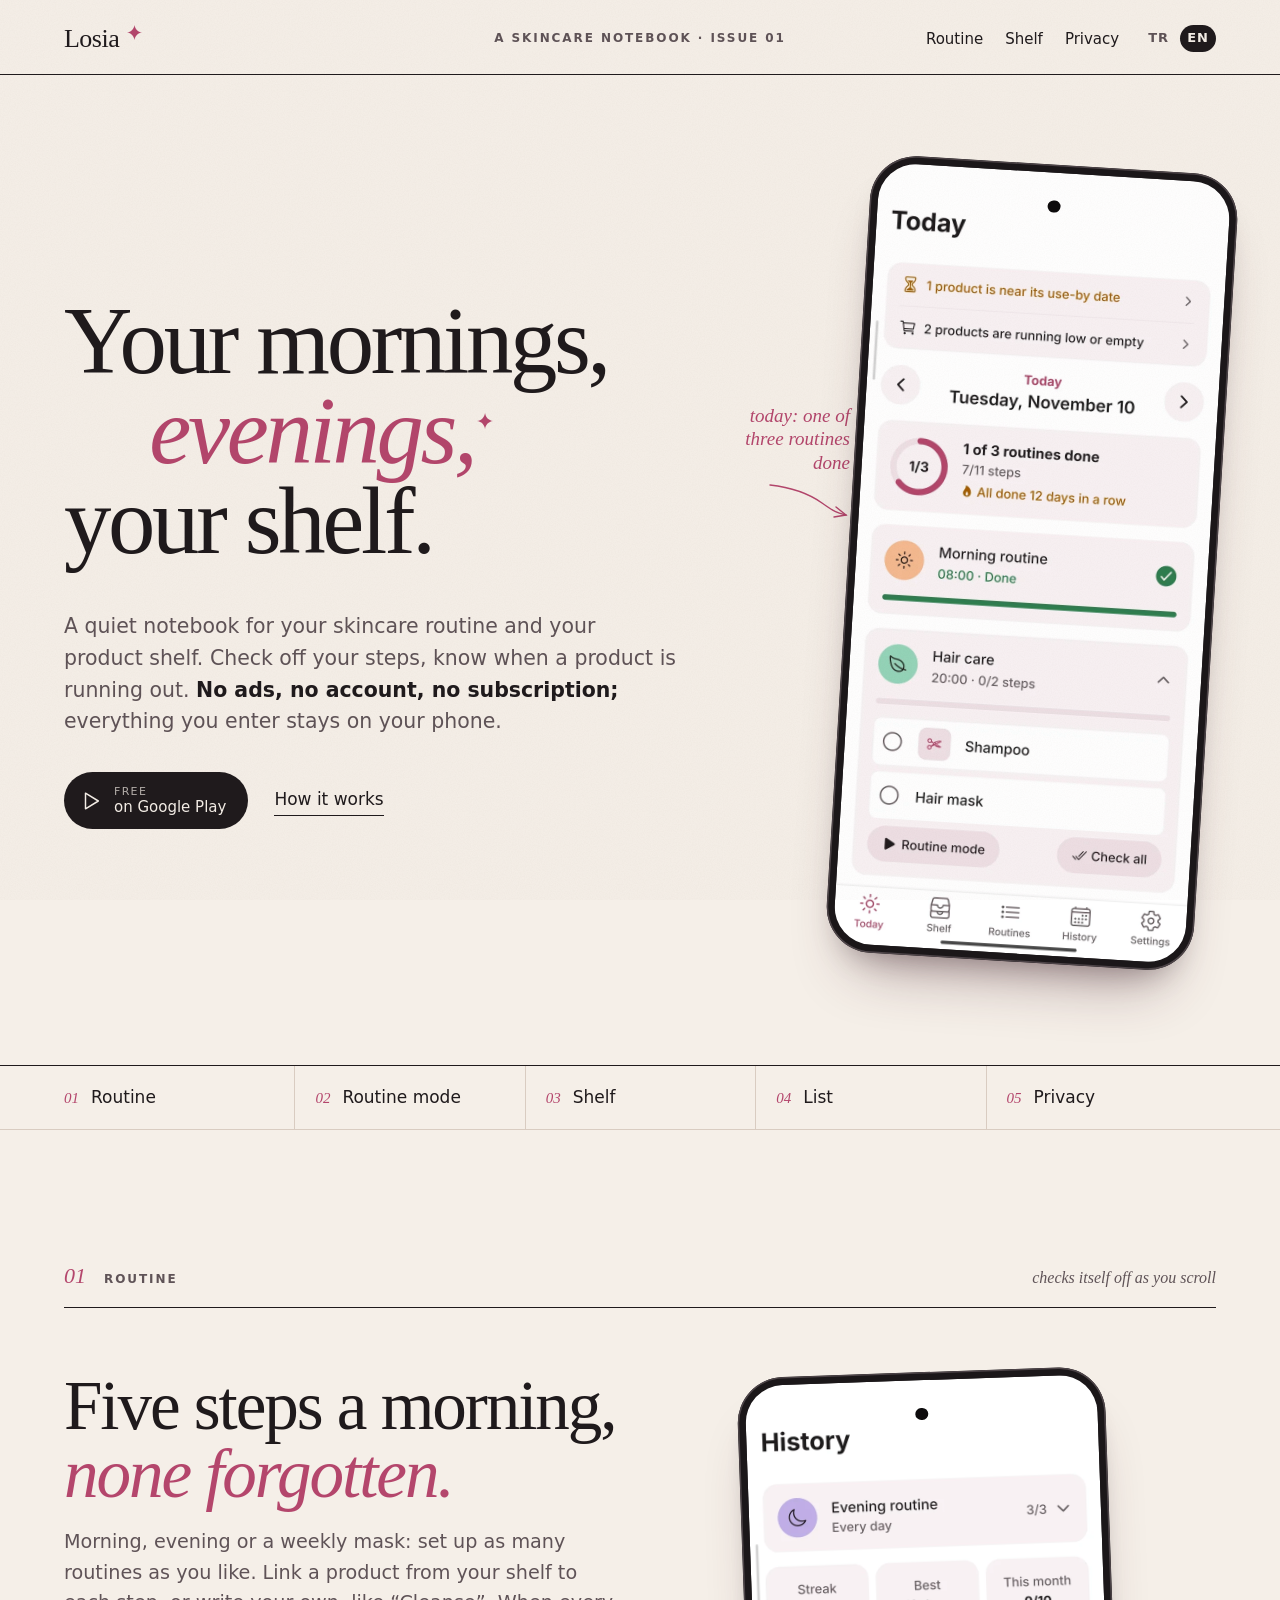
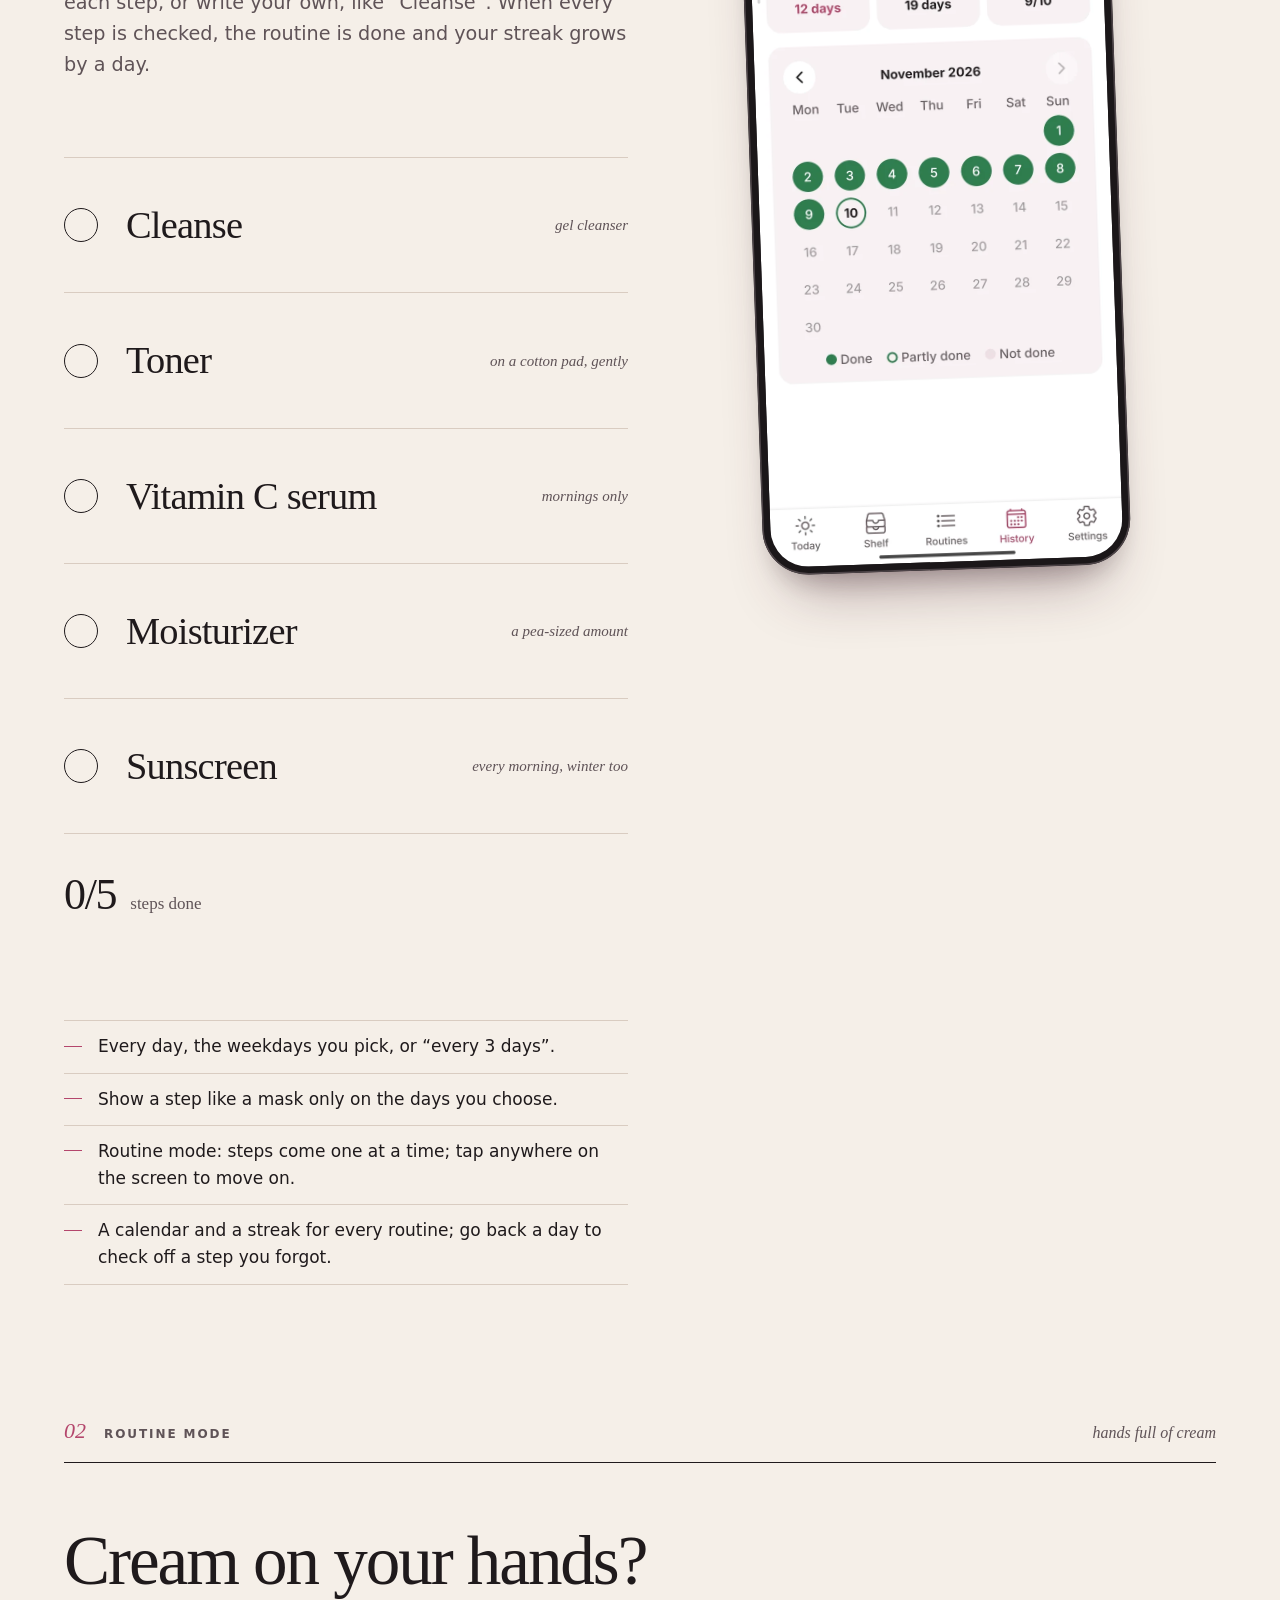
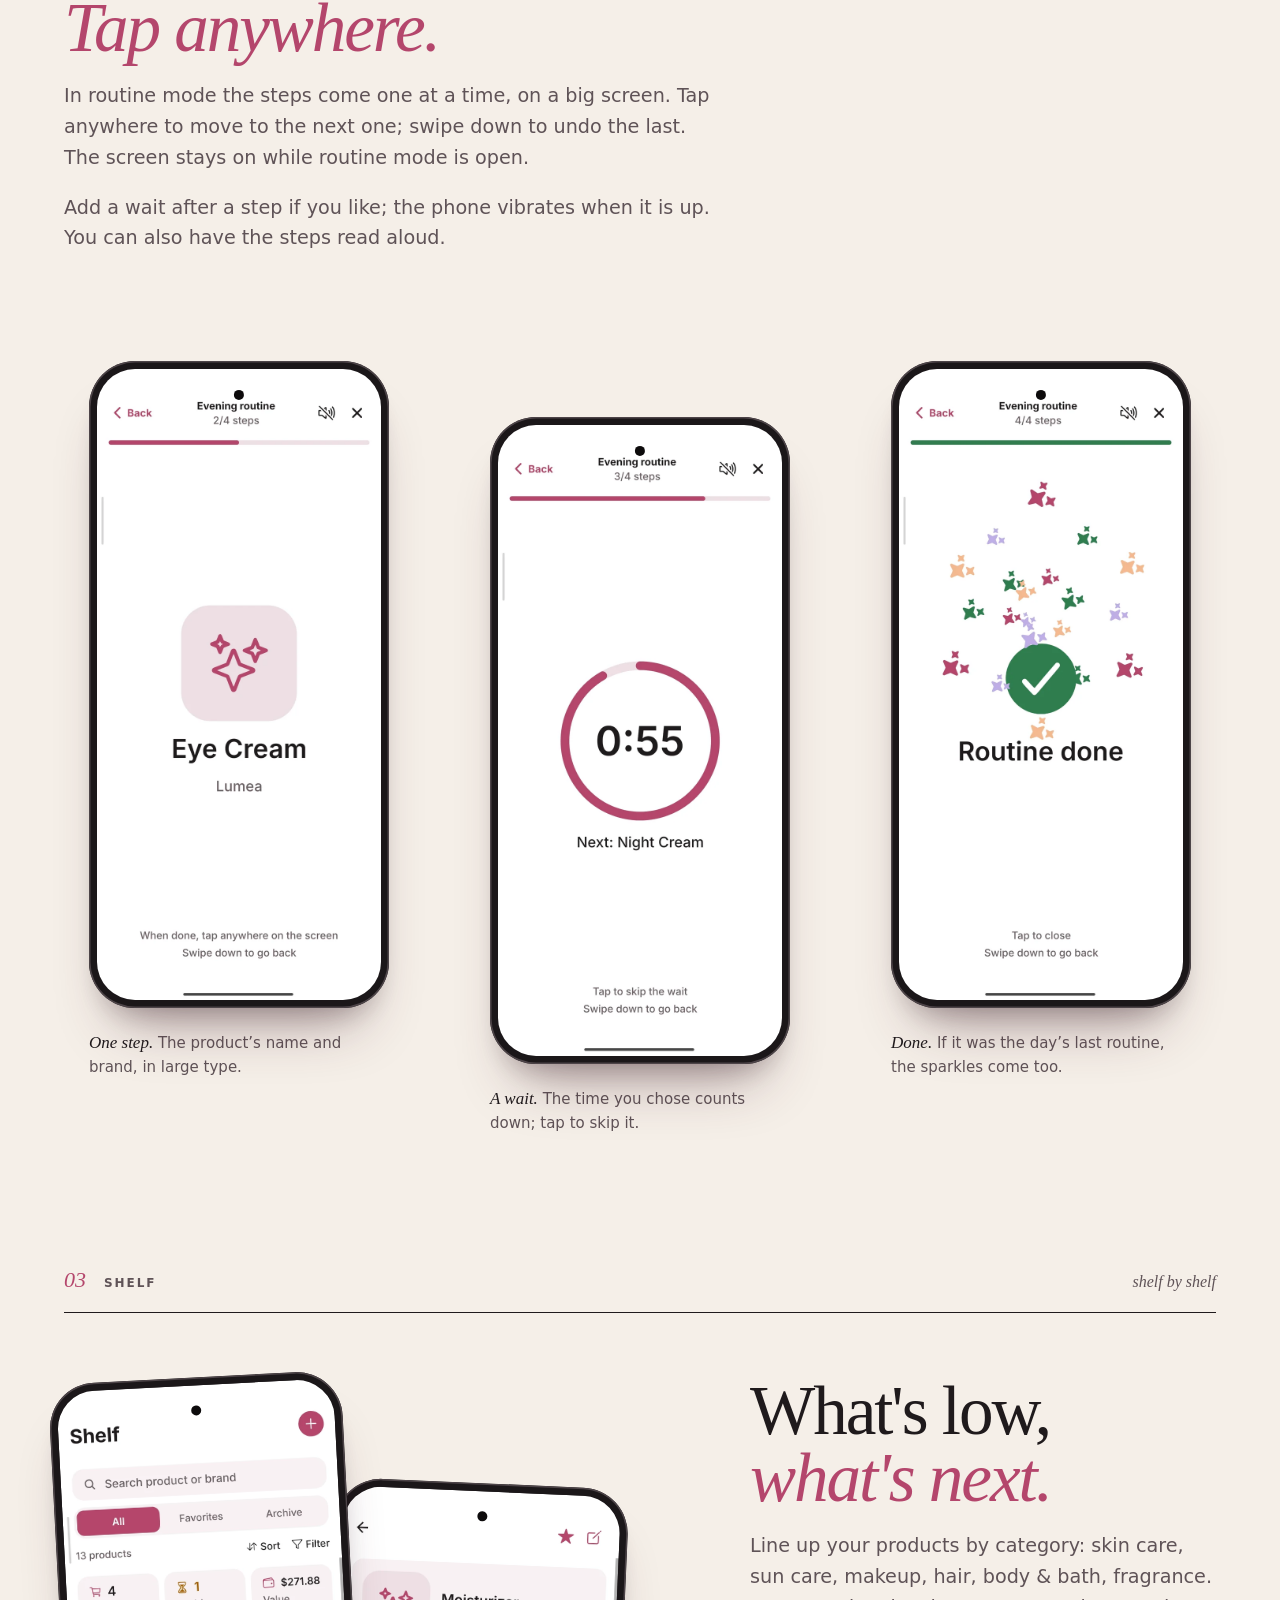
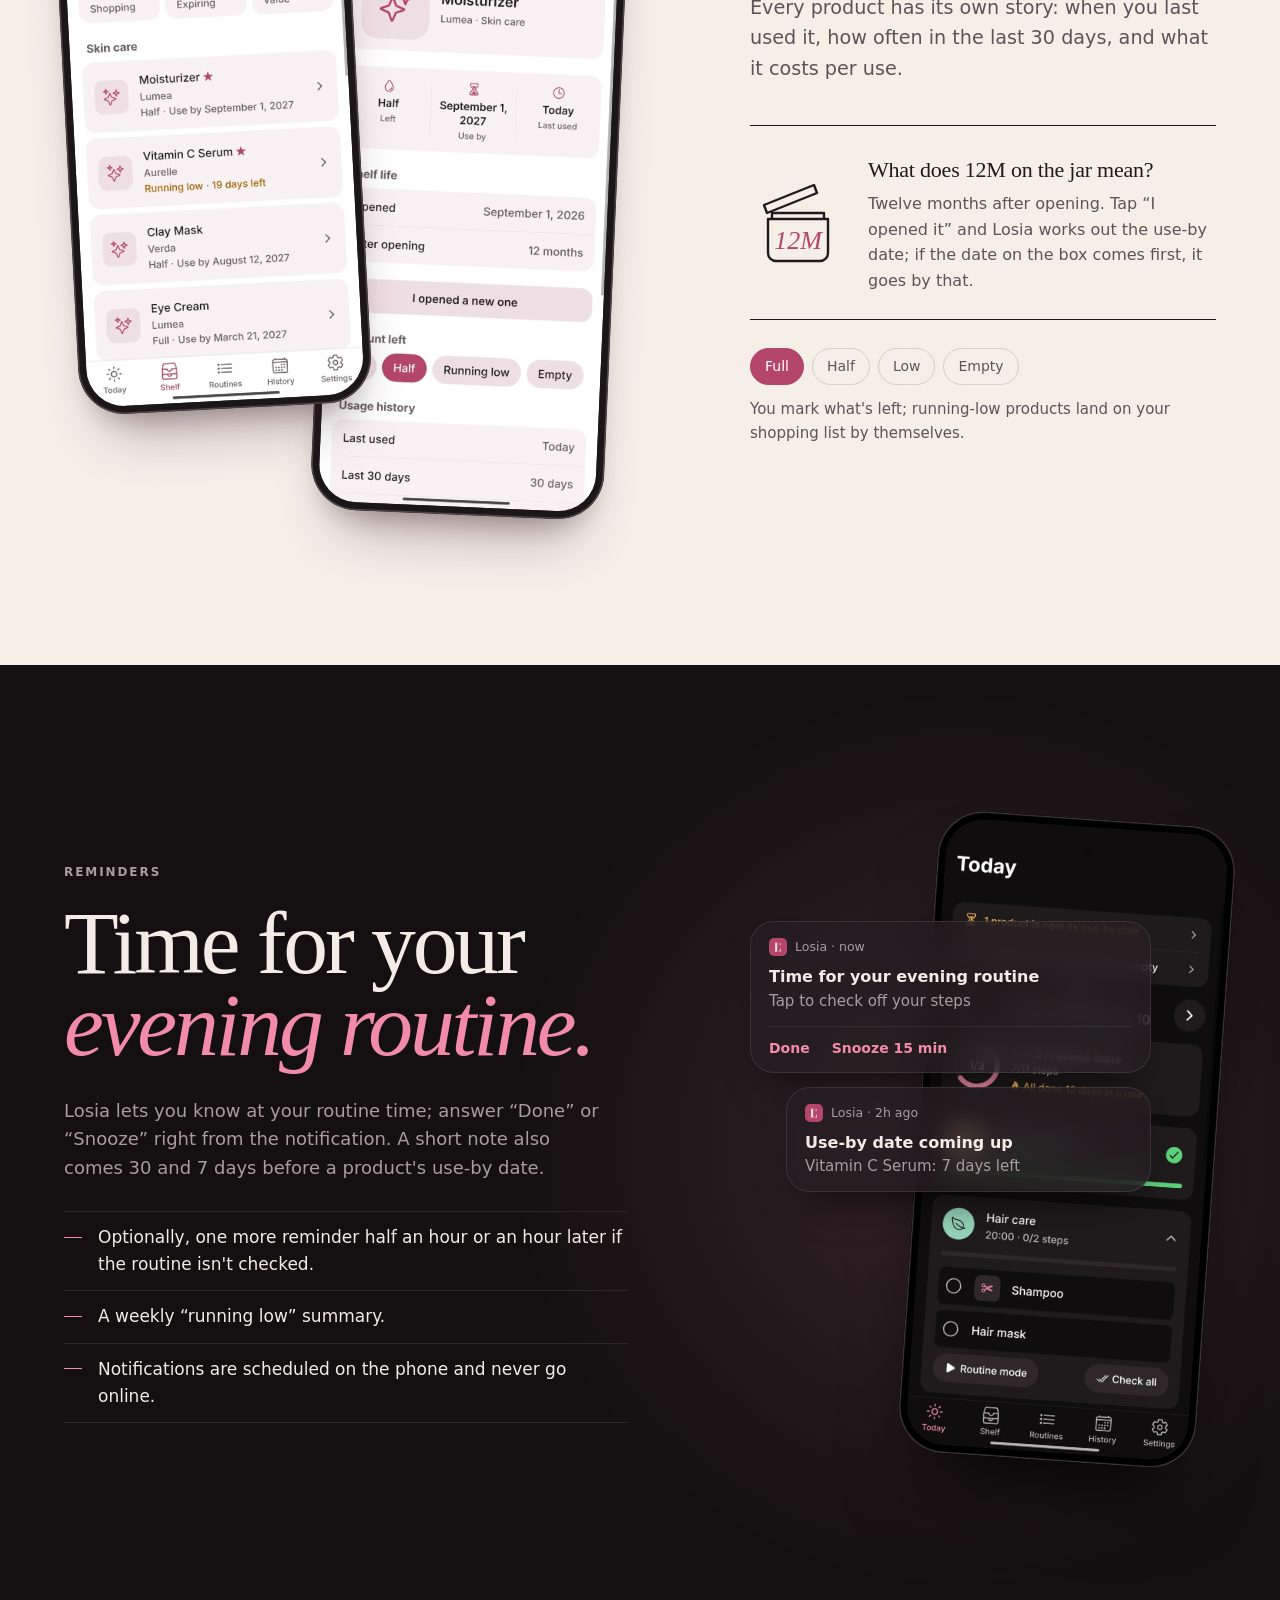
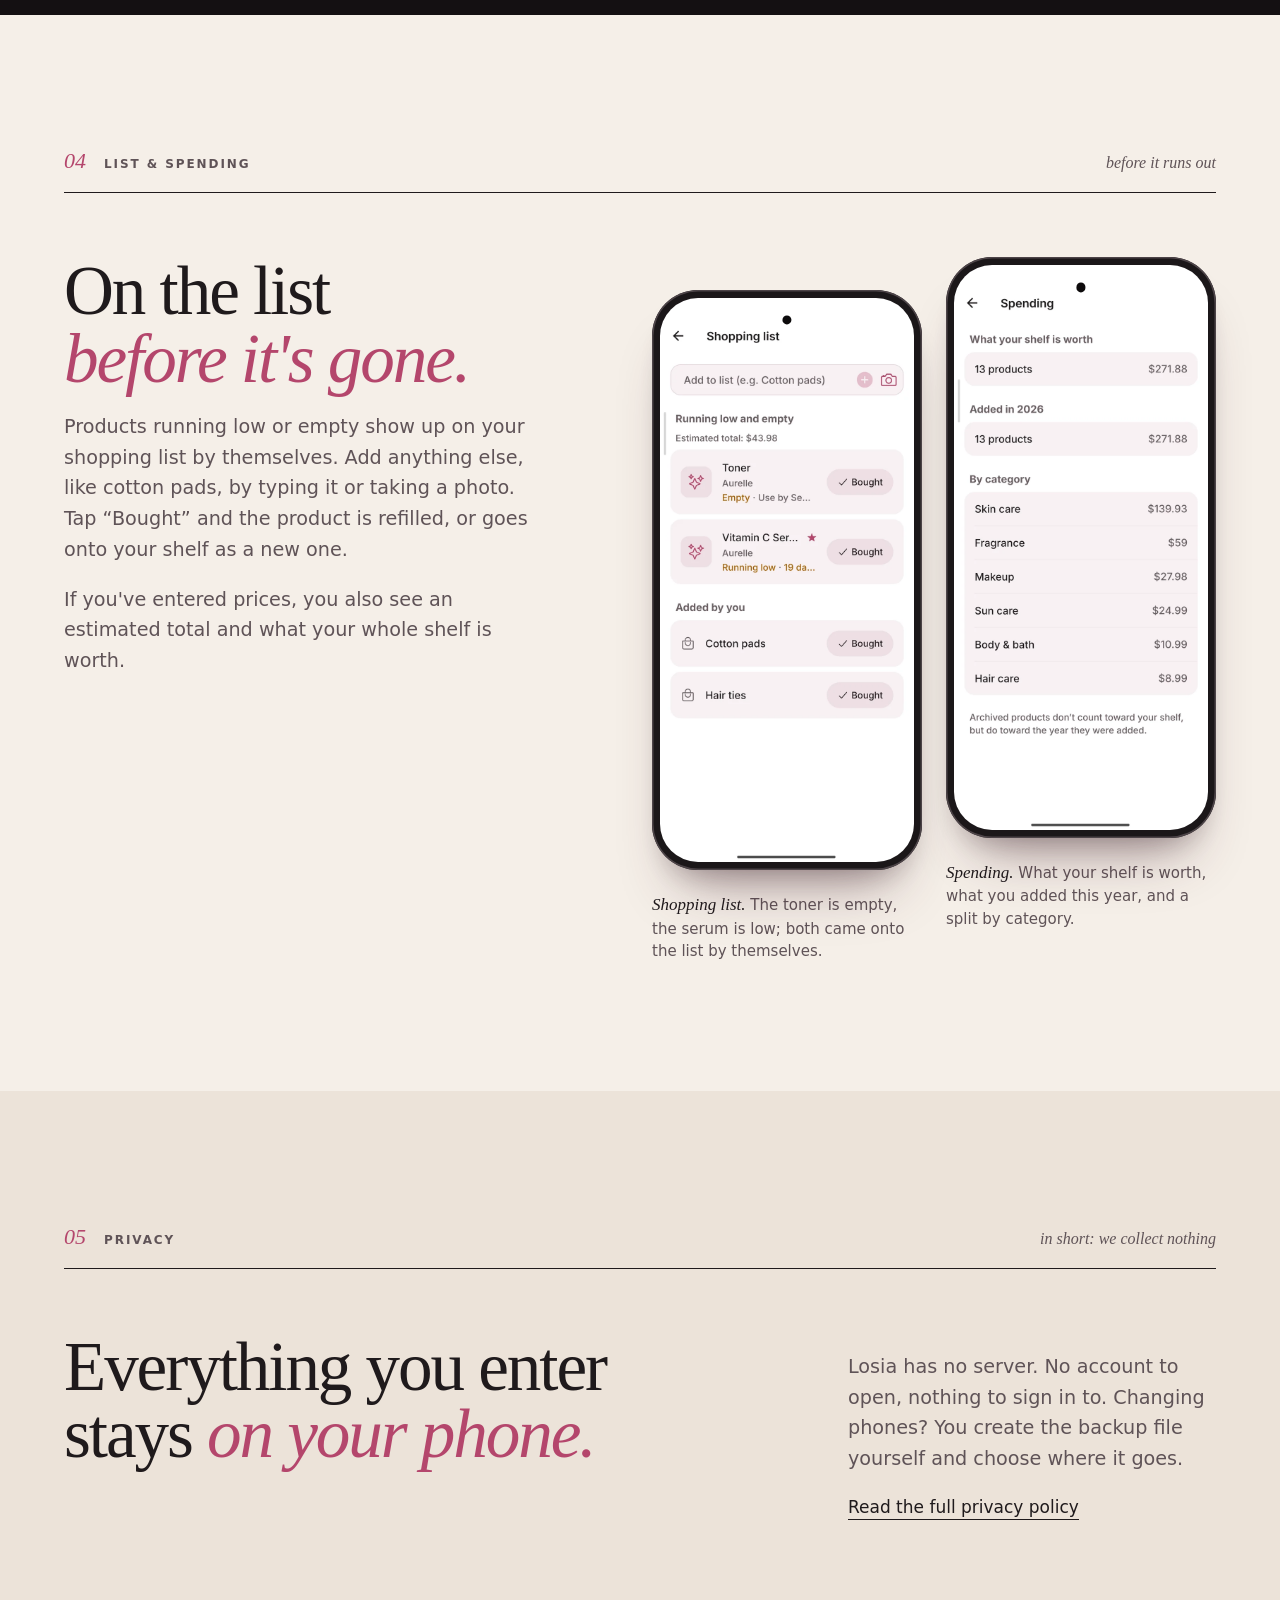
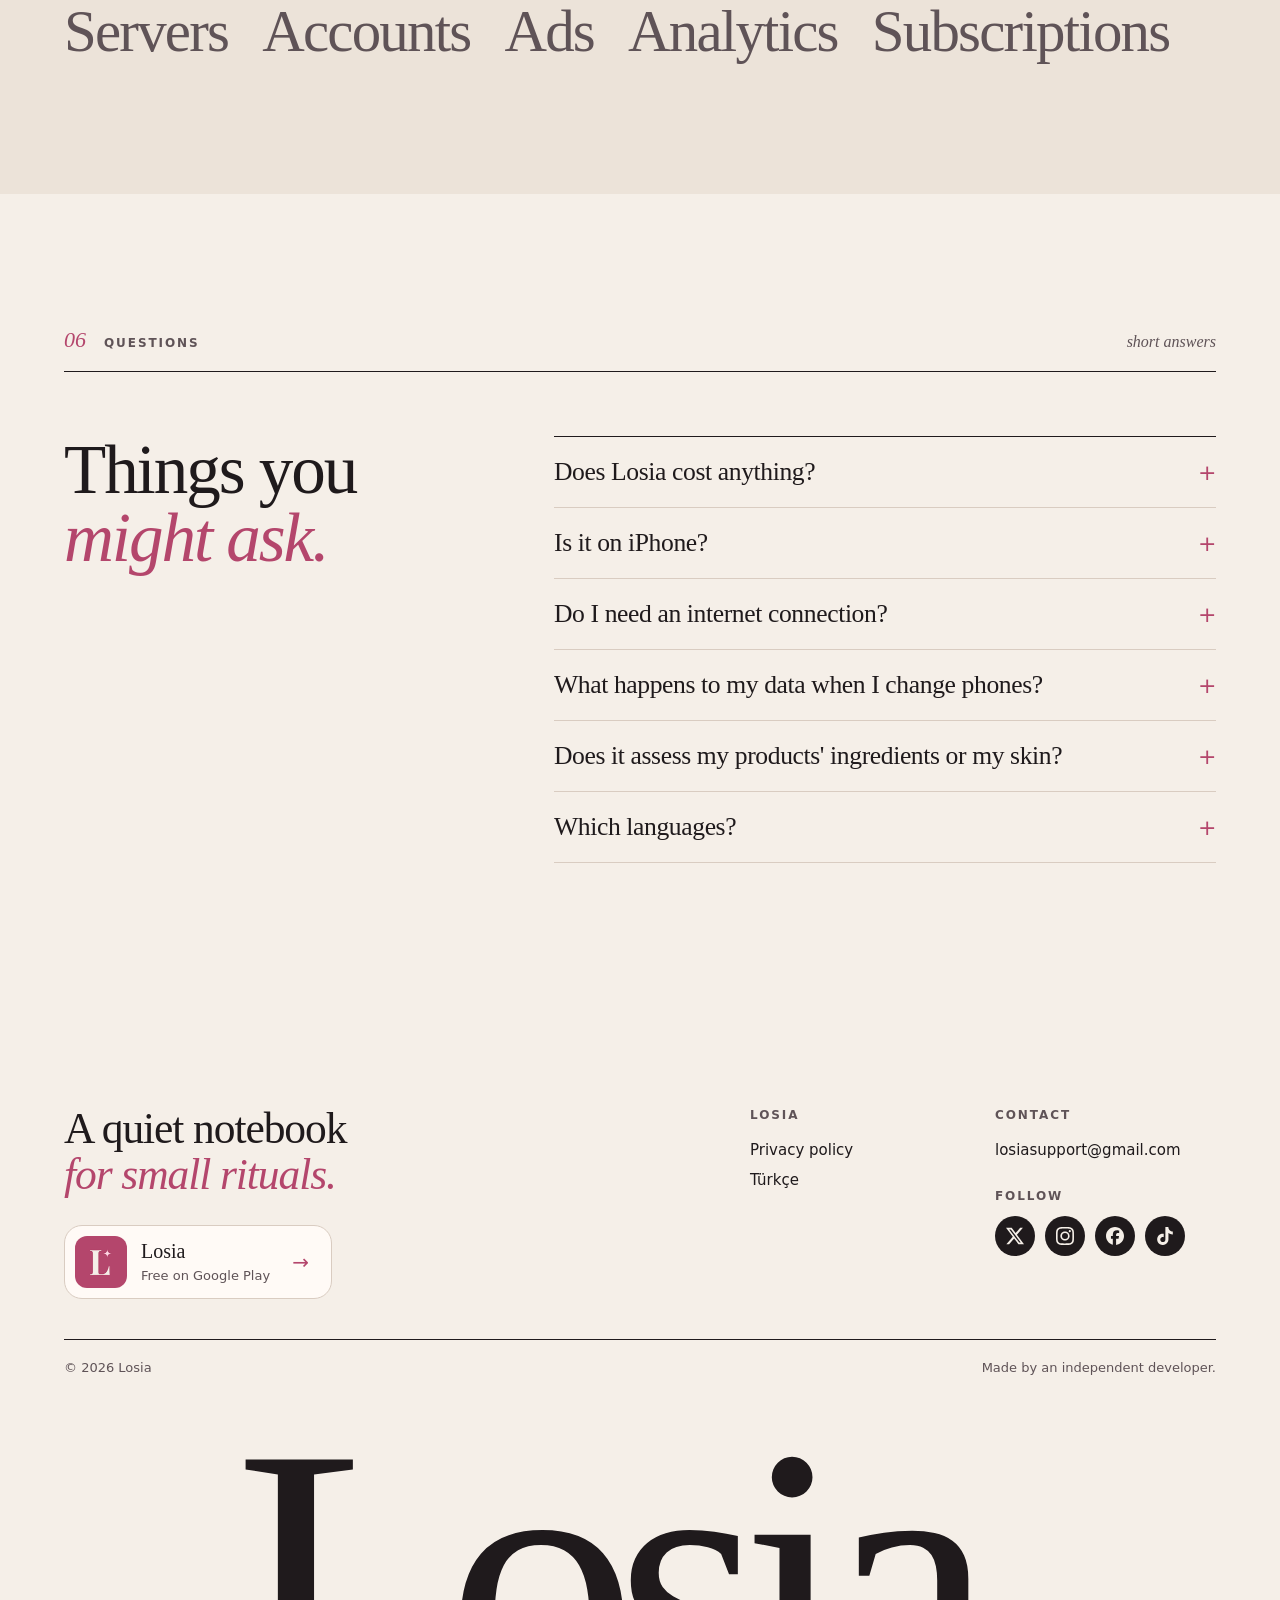
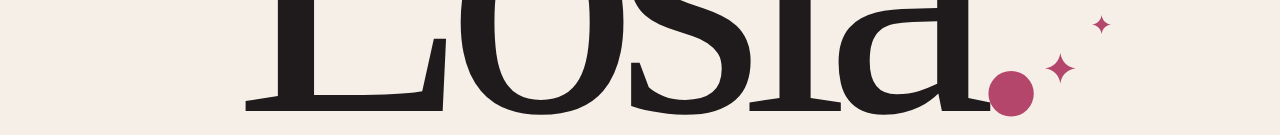
==== commit 6c9a7fb8: "Prepare Play launch: store link button, app card, new icon Hero "coming soon" pill becomes a link to" ====
--- a/en/index.html
+++ b/en/index.html
@@ -55,10 +55,10 @@
           </h1>
           <p class="lede">A quiet notebook for your skincare routine and your product shelf. Check off your steps, know when a product is running out. <strong>No ads, no account, no subscription;</strong> everything you enter stays on your phone.</p>
           <div class="cta-row">
-            <span class="soon">
+            <a class="play" href="https://play.google.com/store/apps/details?id=com.kaanb.skincare">
               <svg viewBox="0 0 24 24" fill="none" stroke="currentColor" stroke-width="1.6" stroke-linejoin="round"><path d="M6 3.5v17l14-8.5z"/></svg>
-              <span><small>Coming soon</small>on Google Play</span>
-            </span>
+              <span><small>Free</small>on Google Play</span>
+            </a>
             <a class="text-link" href="#routine">How it works</a>
           </div>
         </div>
@@ -302,12 +302,18 @@
   <footer class="footer">
     <div class="wrap">
       <div class="footer-top">
-        <p class="closing">A quiet notebook<br><em>for small rituals.</em></p>
+        <div class="footer-lead">
+          <p class="closing">A quiet notebook<br><em>for small rituals.</em></p>
+          <a class="app-card" href="https://play.google.com/store/apps/details?id=com.kaanb.skincare">
+            <img src="../assets/icon-96.png" alt="" width="52" height="52">
+            <span><b>Losia</b><small>Free on Google Play</small></span>
+            <span class="go" aria-hidden="true">→</span>
+          </a>
+        </div>
         <div class="footer-cols">
           <div>
             <h4 class="eyebrow">Losia</h4>
             <ul>
-              <li>Coming soon on Google Play</li>
               <li><a href="privacy/">Privacy policy</a></li>
               <li><a href="../" hreflang="tr">Türkçe</a></li>
             </ul>
--- a/assets/style.css
+++ b/assets/style.css
@@ -0,0 +1,1648 @@
+@import url("fonts/fonts.css");
+
+:root {
+  --paper: #f5efe8;
+  --paper-deep: #ece3d9;
+  --ink: #1f1a1c;
+  --ink-soft: #5f5357;
+  --rose: #b4466c;
+  --rose-soft: #e9c9d3;
+  --line: #d9ccc1;
+  --night: #141012;
+  --night-ink: #f3ebe6;
+  --night-soft: #a99ca1;
+  --glow: #f28baa;
+
+  --serif: "Fraunces", "Iowan Old Style", Georgia, serif;
+  --sans: "Instrument Sans", "Segoe UI", system-ui, sans-serif;
+
+  --gutter: clamp(20px, 5vw, 64px);
+  --max: 1240px;
+}
+
+*,
+*::before,
+*::after {
+  box-sizing: border-box;
+}
+
+html {
+  -webkit-text-size-adjust: 100%;
+  scroll-behavior: smooth;
+}
+
+body {
+  margin: 0;
+  background: var(--paper);
+  color: var(--ink);
+  font-family: var(--sans);
+  font-size: 17px;
+  line-height: 1.6;
+  -webkit-font-smoothing: antialiased;
+  overflow-x: hidden;
+}
+
+/* Paper grain: a faint noise layer over everything, never over the text's legibility. */
+body::before {
+  content: "";
+  position: fixed;
+  inset: 0;
+  pointer-events: none;
+  z-index: 100;
+  opacity: 0.32;
+  mix-blend-mode: multiply;
+  background-image: url("data:image/svg+xml,%3Csvg xmlns='http://www.w3.org/2000/svg' width='180' height='180'%3E%3Cfilter id='n'%3E%3CfeTurbulence type='fractalNoise' baseFrequency='.85' numOctaves='3' stitchTiles='stitch'/%3E%3CfeColorMatrix values='0 0 0 0 .45 0 0 0 0 .38 0 0 0 0 .33 0 0 0 .22 0'/%3E%3C/filter%3E%3Crect width='100%25' height='100%25' filter='url(%23n)'/%3E%3C/svg%3E");
+}
+
+img {
+  display: block;
+  max-width: 100%;
+  height: auto;
+}
+
+a {
+  color: inherit;
+}
+
+::selection {
+  background: var(--rose);
+  color: #fff;
+}
+
+.wrap {
+  width: 100%;
+  max-width: calc(var(--max) + 2 * var(--gutter));
+  margin: 0 auto;
+  padding: 0 var(--gutter);
+}
+
+.serif {
+  font-family: var(--serif);
+}
+
+.eyebrow {
+  font-family: var(--sans);
+  font-size: 12px;
+  font-weight: 600;
+  letter-spacing: 0.16em;
+  text-transform: uppercase;
+}
+
+/* ---------- Masthead ---------- */
+
+.masthead {
+  border-bottom: 1px solid var(--ink);
+}
+
+.masthead .wrap {
+  display: grid;
+  grid-template-columns: 1fr auto 1fr;
+  align-items: center;
+  gap: 16px;
+  padding-top: 18px;
+  padding-bottom: 14px;
+}
+
+.wordmark {
+  display: inline-flex;
+  align-items: center;
+  gap: 8px;
+  font-family: var(--serif);
+  font-size: 26px;
+  font-weight: 500;
+  letter-spacing: -0.02em;
+  text-decoration: none;
+  font-variation-settings: "opsz" 72;
+}
+
+.wordmark svg {
+  width: 15px;
+  height: 15px;
+  fill: var(--rose);
+  transform: translateY(-6px);
+}
+
+.masthead .issue {
+  color: var(--ink-soft);
+  text-align: center;
+}
+
+.masthead nav {
+  display: flex;
+  justify-content: flex-end;
+  align-items: center;
+  gap: 22px;
+  font-size: 15px;
+}
+
+.masthead nav a {
+  text-decoration: none;
+}
+
+.masthead nav a:hover {
+  color: var(--rose);
+}
+
+.lang {
+  display: inline-flex;
+  gap: 4px;
+  font-size: 13px;
+  font-weight: 600;
+  letter-spacing: 0.08em;
+}
+
+.lang a,
+.lang span {
+  padding: 3px 7px;
+  border-radius: 999px;
+}
+
+.lang span {
+  background: var(--ink);
+  color: var(--paper);
+}
+
+.lang a {
+  color: var(--ink-soft);
+}
+
+/* ---------- Hero ---------- */
+
+.hero {
+  position: relative;
+  padding: clamp(40px, 7vw, 96px) 0 clamp(56px, 8vw, 120px);
+}
+
+.hero .wrap {
+  display: grid;
+  grid-template-columns: repeat(12, 1fr);
+  gap: 24px;
+  align-items: center;
+}
+
+.hero-text {
+  grid-column: 1 / span 7;
+}
+
+.hero h1 {
+  margin: 0;
+  font-family: var(--serif);
+  font-weight: 340;
+  font-size: clamp(3.3rem, 8.6vw, 8.4rem);
+  line-height: 0.9;
+  letter-spacing: -0.035em;
+  font-variation-settings: "opsz" 144;
+}
+
+:lang(en) .hero h1 {
+  font-size: clamp(3rem, 7.4vw, 7.2rem);
+  line-height: 0.95;
+}
+
+.hero h1 em {
+  font-style: italic;
+  font-weight: 300;
+  color: var(--rose);
+}
+
+.hero h1 .indent {
+  display: block;
+  padding-left: 0.9em;
+}
+
+.hero .lede {
+  max-width: 30em;
+  margin: clamp(28px, 4vw, 44px) 0 0;
+  font-size: clamp(18px, 1.6vw, 21px);
+  line-height: 1.55;
+  color: var(--ink-soft);
+}
+
+.hero .lede strong {
+  color: var(--ink);
+  font-weight: 600;
+}
+
+.cta-row {
+  display: flex;
+  flex-wrap: wrap;
+  align-items: center;
+  gap: 14px 26px;
+  margin-top: 34px;
+}
+
+.play {
+  display: inline-flex;
+  align-items: center;
+  gap: 12px;
+  padding: 13px 22px 13px 16px;
+  border-radius: 999px;
+  background: var(--ink);
+  color: var(--paper);
+  font-size: 15px;
+  line-height: 1.2;
+  text-decoration: none;
+  transition: background 0.2s, transform 0.2s;
+}
+
+.play:hover {
+  background: var(--rose);
+  transform: translateY(-1px);
+}
+
+.play svg {
+  width: 22px;
+  height: 22px;
+  flex: none;
+}
+
+.play small {
+  display: block;
+  font-size: 11px;
+  letter-spacing: 0.12em;
+  text-transform: uppercase;
+  opacity: 0.7;
+}
+
+.text-link {
+  font-weight: 500;
+  text-decoration: none;
+  border-bottom: 1px solid currentColor;
+  padding-bottom: 2px;
+}
+
+.text-link:hover {
+  color: var(--rose);
+}
+
+.hero-figure {
+  grid-column: 9 / span 4;
+  position: relative;
+}
+
+.hero-figure .phone {
+  transform: rotate(3.5deg);
+}
+
+.note {
+  position: absolute;
+  font-family: var(--serif);
+  font-style: italic;
+  font-size: 19px;
+  line-height: 1.25;
+  color: var(--rose);
+  font-variation-settings: "opsz" 24;
+}
+
+.note svg {
+  display: block;
+  stroke: var(--rose);
+  fill: none;
+  stroke-width: 1.4;
+  stroke-linecap: round;
+}
+
+.hero-figure .note {
+  left: -128px;
+  top: 30%;
+  width: 130px;
+  text-align: right;
+}
+
+.hero-figure .note svg {
+  width: 82px;
+  height: 40px;
+  margin: 4px 0 0 auto;
+}
+
+/* ---------- Phone ---------- */
+
+.phone {
+  position: relative;
+  padding: 8px;
+  border-radius: 46px;
+  background: #1b1719;
+  box-shadow:
+    0 0 0 1.5px #4d4448 inset,
+    0 40px 60px -30px rgba(70, 30, 45, 0.45),
+    0 18px 30px -18px rgba(31, 26, 28, 0.35);
+}
+
+.phone::after {
+  content: "";
+  position: absolute;
+  top: 5.2%;
+  left: 50%;
+  width: 3.4%;
+  aspect-ratio: 1;
+  border-radius: 50%;
+  background: #0d0b0c;
+  transform: translate(-50%, -50%);
+}
+
+.phone img {
+  width: 100%;
+  border-radius: 38px;
+  aspect-ratio: 720 / 1600;
+  object-fit: cover;
+  background: #fff;
+}
+
+/* ---------- Index strip ---------- */
+
+.index {
+  border-top: 1px solid var(--ink);
+  border-bottom: 1px solid var(--line);
+}
+
+.index ol {
+  display: grid;
+  grid-template-columns: repeat(5, 1fr);
+  margin: 0;
+  padding: 0;
+  list-style: none;
+}
+
+.index li + li {
+  border-left: 1px solid var(--line);
+}
+
+.index a {
+  display: flex;
+  align-items: baseline;
+  gap: 12px;
+  padding: 18px 20px;
+  text-decoration: none;
+  transition: background 0.25s;
+}
+
+.index a:hover {
+  background: var(--paper-deep);
+}
+
+.index .num {
+  font-family: var(--serif);
+  font-style: italic;
+  color: var(--rose);
+  font-size: 15px;
+}
+
+.index li:first-child a {
+  padding-left: 0;
+}
+
+/* ---------- Chapters ---------- */
+
+.chapter {
+  padding: clamp(72px, 10vw, 140px) 0;
+}
+
+.chapter-head {
+  display: flex;
+  align-items: baseline;
+  gap: 18px;
+  padding-bottom: 14px;
+  margin-bottom: clamp(36px, 5vw, 64px);
+  border-bottom: 1px solid var(--ink);
+}
+
+.chapter-head .num {
+  font-family: var(--serif);
+  font-style: italic;
+  font-size: 22px;
+  color: var(--rose);
+}
+
+.chapter-head .eyebrow {
+  color: var(--ink-soft);
+}
+
+.chapter-head .aside {
+  margin-left: auto;
+  font-family: var(--serif);
+  font-style: italic;
+  color: var(--ink-soft);
+  font-size: 16px;
+}
+
+.chapter h2 {
+  margin: 0;
+  font-family: var(--serif);
+  font-weight: 350;
+  font-size: clamp(2.5rem, 5.4vw, 4.9rem);
+  line-height: 0.98;
+  letter-spacing: -0.03em;
+  font-variation-settings: "opsz" 144;
+}
+
+.chapter h2 em {
+  font-style: italic;
+  font-weight: 300;
+  color: var(--rose);
+}
+
+.chapter p {
+  max-width: 34em;
+}
+
+.body-lg {
+  font-size: clamp(18px, 1.5vw, 20px);
+  color: var(--ink-soft);
+}
+
+.dash-list {
+  margin: 28px 0 0;
+  padding: 0;
+  list-style: none;
+}
+
+.dash-list li {
+  position: relative;
+  padding: 12px 0 12px 34px;
+  border-top: 1px solid var(--line);
+}
+
+.dash-list li:last-child {
+  border-bottom: 1px solid var(--line);
+}
+
+.dash-list li::before {
+  content: "";
+  position: absolute;
+  left: 0;
+  top: 1.45em;
+  width: 18px;
+  height: 1px;
+  background: var(--rose);
+}
+
+/* Chapter 01: routine */
+
+.routine {
+  display: grid;
+  grid-template-columns: repeat(12, 1fr);
+  gap: 24px;
+}
+
+.routine-text {
+  grid-column: 1 / span 6;
+}
+
+.routine-figure {
+  grid-column: 8 / span 4;
+}
+
+.routine-figure .sticky {
+  position: sticky;
+  top: 10vh;
+}
+
+.routine-figure .phone {
+  transform: rotate(-2deg);
+}
+
+.steps {
+  margin: clamp(48px, 6vw, 80px) 0 0;
+  padding: 0;
+  list-style: none;
+  counter-reset: step;
+}
+
+.steps li {
+  counter-increment: step;
+  display: grid;
+  grid-template-columns: 44px 1fr auto;
+  align-items: center;
+  gap: 18px;
+  padding: clamp(26px, 4.5vw, 46px) 0;
+  border-top: 1px solid var(--line);
+}
+
+.steps li:last-child {
+  border-bottom: 1px solid var(--line);
+}
+
+.steps .box {
+  position: relative;
+  width: 34px;
+  height: 34px;
+  border: 1.5px solid var(--ink);
+  border-radius: 50%;
+  transition: background 0.35s, border-color 0.35s;
+}
+
+.steps .box svg {
+  position: absolute;
+  inset: 7px;
+  stroke: #fff;
+  stroke-width: 2.2;
+  fill: none;
+  stroke-linecap: round;
+  stroke-linejoin: round;
+  stroke-dasharray: 24;
+  stroke-dashoffset: 24;
+  transition: stroke-dashoffset 0.45s 0.1s ease-out;
+}
+
+.steps .label {
+  font-family: var(--serif);
+  font-size: clamp(1.6rem, 3vw, 2.4rem);
+  line-height: 1.1;
+  letter-spacing: -0.02em;
+  font-variation-settings: "opsz" 96;
+  position: relative;
+  justify-self: start;
+}
+
+.steps .label::after {
+  content: "";
+  position: absolute;
+  left: -2px;
+  right: -2px;
+  top: 55%;
+  height: 2px;
+  background: var(--rose);
+  transform: scaleX(0);
+  transform-origin: left;
+  transition: transform 0.5s ease-out;
+}
+
+.steps .meta {
+  font-family: var(--serif);
+  font-style: italic;
+  color: var(--ink-soft);
+  font-size: 15px;
+  text-align: right;
+}
+
+.steps li.done .box {
+  background: var(--rose);
+  border-color: var(--rose);
+}
+
+.steps li.done .box svg {
+  stroke-dashoffset: 0;
+}
+
+.steps li.done .label {
+  color: var(--ink-soft);
+}
+
+.steps li.done .label::after {
+  transform: scaleX(1);
+}
+
+.tally {
+  display: flex;
+  align-items: baseline;
+  gap: 14px;
+  margin-top: 26px;
+  font-family: var(--serif);
+  color: var(--ink-soft);
+}
+
+.tally b {
+  font-weight: 400;
+  font-size: 44px;
+  color: var(--ink);
+  letter-spacing: -0.03em;
+  font-variant-numeric: tabular-nums;
+}
+
+.routine-more {
+  margin-top: clamp(56px, 7vw, 96px);
+}
+
+/* Chapter 02: shelf */
+
+.shelf {
+  display: grid;
+  grid-template-columns: repeat(12, 1fr);
+  gap: 24px;
+  align-items: start;
+}
+
+.shelf-figures {
+  grid-column: 1 / span 6;
+  position: relative;
+  height: clamp(560px, 62vw, 760px);
+}
+
+.shelf-figures .phone {
+  position: absolute;
+  width: 52%;
+}
+
+.shelf-figures .phone:first-child {
+  left: 0;
+  top: 0;
+  transform: rotate(-3deg);
+  z-index: 1;
+}
+
+.shelf-figures .phone:last-child {
+  right: 2%;
+  top: 14%;
+  transform: rotate(2.5deg);
+}
+
+.shelf-text {
+  grid-column: 8 / span 5;
+}
+
+.pao {
+  display: grid;
+  grid-template-columns: 96px 1fr;
+  gap: 22px;
+  align-items: center;
+  margin-top: 40px;
+  padding: 26px 0;
+  border-top: 1px solid var(--ink);
+  border-bottom: 1px solid var(--ink);
+}
+
+.pao svg {
+  width: 96px;
+  height: 96px;
+  stroke: var(--ink);
+  fill: none;
+  stroke-width: 2.4;
+  stroke-linejoin: round;
+}
+
+.pao svg text {
+  fill: var(--rose);
+  stroke: none;
+  font-family: var(--serif);
+  font-style: italic;
+  font-size: 26px;
+}
+
+.pao p {
+  margin: 0;
+  font-size: 16px;
+  color: var(--ink-soft);
+}
+
+.pao p b {
+  display: block;
+  margin-bottom: 4px;
+  font-family: var(--serif);
+  font-weight: 400;
+  font-size: 22px;
+  color: var(--ink);
+  letter-spacing: -0.01em;
+}
+
+.levels {
+  display: flex;
+  flex-wrap: wrap;
+  gap: 8px;
+  margin-top: 28px;
+}
+
+.levels span {
+  padding: 6px 14px;
+  border: 1px solid var(--line);
+  border-radius: 999px;
+  font-size: 14px;
+  color: var(--ink-soft);
+  transition: background 0.4s, color 0.4s, border-color 0.4s;
+}
+
+.levels span.on {
+  background: var(--rose);
+  border-color: var(--rose);
+  color: #fff;
+}
+
+/* ---------- Night band ---------- */
+
+.night {
+  position: relative;
+  overflow: hidden;
+  background: var(--night);
+  color: var(--night-ink);
+  padding: clamp(88px, 12vw, 170px) 0;
+}
+
+.night::after {
+  content: "";
+  position: absolute;
+  right: -10%;
+  top: 50%;
+  width: 70vw;
+  height: 70vw;
+  max-width: 900px;
+  max-height: 900px;
+  transform: translateY(-50%);
+  background: radial-gradient(closest-side, rgba(242, 139, 170, 0.16), transparent);
+  pointer-events: none;
+}
+
+.night .wrap {
+  position: relative;
+  z-index: 1;
+  display: grid;
+  grid-template-columns: repeat(12, 1fr);
+  gap: 24px;
+  align-items: center;
+}
+
+.night-text {
+  grid-column: 1 / span 6;
+}
+
+.night .eyebrow {
+  color: var(--night-soft);
+}
+
+.night h2 {
+  margin: 18px 0 0;
+  font-family: var(--serif);
+  font-weight: 300;
+  font-size: clamp(3rem, 7vw, 6.4rem);
+  line-height: 0.92;
+  letter-spacing: -0.035em;
+  font-variation-settings: "opsz" 144;
+}
+
+.night h2 em {
+  color: var(--glow);
+}
+
+.night p {
+  max-width: 30em;
+  margin-top: 30px;
+  color: var(--night-soft);
+  font-size: 18px;
+}
+
+.night .dash-list li {
+  border-color: #2e272a;
+  color: var(--night-ink);
+}
+
+.night .dash-list li::before {
+  background: var(--glow);
+}
+
+.notifs {
+  grid-column: 8 / span 5;
+  position: relative;
+}
+
+.night-phone {
+  width: 64%;
+  margin-left: auto;
+  transform: rotate(4deg);
+  background: #000;
+  box-shadow:
+    0 0 0 1.5px #3a3236 inset,
+    0 50px 80px -30px rgba(0, 0, 0, 0.8);
+}
+
+.notif-stack {
+  position: absolute;
+  left: 0;
+  right: 14%;
+  top: 16%;
+  display: grid;
+  gap: 14px;
+}
+
+.notif {
+  padding: 16px 18px 14px;
+  border-radius: 24px;
+  background: rgba(38, 31, 35, 0.72);
+  border: 1px solid rgba(255, 255, 255, 0.1);
+  backdrop-filter: blur(14px);
+  -webkit-backdrop-filter: blur(14px);
+  box-shadow: 0 24px 40px -20px rgba(0, 0, 0, 0.7);
+  font-size: 15px;
+  line-height: 1.4;
+}
+
+.notif:nth-child(2) {
+  margin-left: 9%;
+}
+
+.notif header {
+  display: flex;
+  align-items: center;
+  gap: 8px;
+  font-size: 12.5px;
+  color: var(--night-soft);
+}
+
+.notif header img {
+  width: 18px;
+  height: 18px;
+  border-radius: 5px;
+}
+
+.notif h3 {
+  margin: 10px 0 2px;
+  font-family: var(--sans);
+  font-size: 16px;
+  font-weight: 600;
+}
+
+.notif p {
+  margin: 0;
+  font-size: 15px;
+  color: var(--night-soft);
+}
+
+.notif .actions {
+  display: flex;
+  gap: 22px;
+  margin-top: 14px;
+  padding-top: 12px;
+  border-top: 1px solid rgba(255, 255, 255, 0.08);
+  font-size: 14px;
+  font-weight: 600;
+  color: var(--glow);
+}
+
+.sparkle {
+  position: absolute;
+  fill: var(--glow);
+  opacity: 0;
+  animation: twinkle 5s ease-in-out infinite;
+  pointer-events: none;
+}
+
+@keyframes twinkle {
+  0%,
+  100% {
+    opacity: 0;
+    transform: scale(0.6) rotate(0deg);
+  }
+  50% {
+    opacity: 0.9;
+    transform: scale(1) rotate(12deg);
+  }
+}
+
+/* ---------- Routine mode: three phones in a row ---------- */
+
+.mode {
+  display: grid;
+  grid-template-columns: repeat(12, 1fr);
+  gap: 24px;
+}
+
+/* Headline runs the full width; the paragraphs keep seven columns */
+.mode-intro {
+  grid-column: 1 / -1;
+}
+
+.mode-intro p {
+  max-width: calc((100% - 11 * 24px) * 7 / 12 + 6 * 24px);
+}
+
+.mode-figures {
+  grid-column: 1 / -1;
+  display: grid;
+  grid-template-columns: repeat(3, minmax(0, 1fr));
+  gap: clamp(20px, 4vw, 64px);
+  margin-top: clamp(32px, 5vw, 64px);
+  align-items: start;
+}
+
+.mode-figures figure {
+  margin: 0;
+  width: 100%;
+  max-width: 300px;
+  justify-self: center;
+}
+
+.mode-figures figure:nth-child(2) {
+  margin-top: 56px;
+}
+
+/* ---------- Chapter 04: list & spending ---------- */
+
+.pair {
+  display: grid;
+  grid-template-columns: repeat(12, 1fr);
+  gap: 24px;
+  align-items: end;
+}
+
+.pair-intro {
+  grid-column: 1 / span 5;
+  align-self: start;
+}
+
+.pair figure {
+  margin: 0;
+}
+
+.pair figure:nth-of-type(1) {
+  grid-column: 7 / span 3;
+}
+
+.pair figure:nth-of-type(2) {
+  grid-column: 10 / span 3;
+  margin-bottom: 12%;
+}
+
+figcaption {
+  margin-top: 22px;
+  font-size: 15px;
+  line-height: 1.5;
+  color: var(--ink-soft);
+}
+
+figcaption i {
+  font-family: var(--serif);
+  color: var(--ink);
+  font-size: 17px;
+}
+
+/* ---------- Chapter 04: privacy ---------- */
+
+.privacy {
+  background: var(--paper-deep);
+}
+
+.privacy-grid {
+  display: grid;
+  grid-template-columns: repeat(12, 1fr);
+  gap: 24px;
+}
+
+.privacy-grid h2 {
+  grid-column: 1 / span 7;
+}
+
+.privacy-grid .side {
+  grid-column: 9 / span 4;
+  align-self: end;
+}
+
+.struck {
+  display: flex;
+  flex-wrap: wrap;
+  gap: 6px 34px;
+  margin: clamp(48px, 6vw, 80px) 0 0;
+  padding: 0;
+  list-style: none;
+}
+
+.struck li {
+  position: relative;
+  font-family: var(--serif);
+  font-weight: 300;
+  font-size: clamp(2rem, 4.6vw, 4rem);
+  line-height: 1.15;
+  letter-spacing: -0.03em;
+  color: var(--ink-soft);
+  font-variation-settings: "opsz" 144;
+}
+
+.struck li svg {
+  position: absolute;
+  left: -4%;
+  top: 38%;
+  width: 108%;
+  height: 0.4em;
+  stroke: var(--rose);
+  stroke-width: 3;
+  fill: none;
+  stroke-linecap: round;
+  stroke-dasharray: 110 130;
+  stroke-dashoffset: 110;
+  transition: stroke-dashoffset 0.9s ease-out;
+}
+
+.struck.in li svg {
+  stroke-dashoffset: 0;
+}
+
+.struck.in li:nth-child(2) svg {
+  transition-delay: 0.15s;
+}
+
+.struck.in li:nth-child(3) svg {
+  transition-delay: 0.3s;
+}
+
+.struck.in li:nth-child(4) svg {
+  transition-delay: 0.45s;
+}
+
+.struck.in li:nth-child(5) svg {
+  transition-delay: 0.6s;
+}
+
+/* ---------- Footer ---------- */
+
+.footer {
+  padding: clamp(72px, 9vw, 120px) 0 0;
+  overflow: hidden;
+}
+
+.footer-top {
+  display: grid;
+  grid-template-columns: repeat(12, 1fr);
+  gap: 24px;
+  padding-bottom: 40px;
+  border-bottom: 1px solid var(--ink);
+}
+
+.footer-lead {
+  grid-column: 1 / span 6;
+}
+
+.footer-top .closing {
+  margin: 0;
+  font-family: var(--serif);
+  font-weight: 350;
+  font-size: clamp(1.9rem, 3.4vw, 3rem);
+  line-height: 1.05;
+  letter-spacing: -0.025em;
+}
+
+.footer-top .closing em {
+  color: var(--rose);
+}
+
+.app-card {
+  display: inline-flex;
+  align-items: center;
+  gap: 14px;
+  margin-top: 28px;
+  padding: 10px 22px 10px 10px;
+  border: 1px solid var(--line);
+  border-radius: 18px;
+  background: #fffaf6;
+  color: var(--ink);
+  text-decoration: none;
+  line-height: 1.25;
+  transition: border-color 0.2s, transform 0.2s;
+}
+
+.app-card:hover {
+  border-color: var(--rose);
+  transform: translateY(-1px);
+}
+
+.app-card img {
+  width: 52px;
+  height: 52px;
+  border-radius: 12px;
+}
+
+.app-card b {
+  display: block;
+  font-family: var(--serif);
+  font-weight: 400;
+  font-size: 20px;
+}
+
+.app-card small {
+  color: var(--ink-soft);
+  font-size: 13px;
+}
+
+.app-card .go {
+  margin-left: 8px;
+  color: var(--rose);
+  font-size: 20px;
+}
+
+.footer-cols {
+  grid-column: 8 / span 5;
+  display: grid;
+  grid-template-columns: 1fr 1fr;
+  gap: 24px;
+  font-size: 15px;
+}
+
+.footer-cols h4 {
+  margin: 0 0 10px;
+  color: var(--ink-soft);
+}
+
+.footer-cols ul {
+  margin: 0;
+  padding: 0;
+  list-style: none;
+}
+
+.footer-cols li {
+  padding: 3px 0;
+}
+
+.footer-cols ul + h4 {
+  margin-top: 22px;
+}
+
+/* Follow links: round ink buttons with the brand mark in the paper color. */
+.footer-cols .social {
+  display: flex;
+  flex-wrap: wrap;
+  gap: 10px;
+}
+
+.footer-cols .social li {
+  padding: 0;
+}
+
+.footer-cols .social a {
+  display: grid;
+  place-items: center;
+  width: 40px;
+  height: 40px;
+  border-radius: 50%;
+  background: var(--ink);
+  transition: background-color 0.2s ease;
+}
+
+.footer-cols .social a:hover,
+.footer-cols .social a:focus-visible {
+  background: var(--rose);
+}
+
+.footer-cols .social svg {
+  width: 18px;
+  height: 18px;
+  fill: var(--paper);
+}
+
+.footer-cols a {
+  text-decoration: none;
+}
+
+.footer-cols a:hover {
+  color: var(--rose);
+}
+
+.footer-meta {
+  display: flex;
+  justify-content: space-between;
+  gap: 16px;
+  flex-wrap: wrap;
+  padding: 18px 0;
+  font-size: 13px;
+  color: var(--ink-soft);
+}
+
+.giant {
+  margin: 0;
+  font-family: var(--serif);
+  font-weight: 300;
+  font-size: clamp(7rem, 30vw, 26rem);
+  line-height: 0.8;
+  letter-spacing: -0.06em;
+  text-align: center;
+  color: var(--ink);
+  font-variation-settings: "opsz" 144;
+  padding-top: 0.08em;
+  user-select: none;
+}
+
+.giant em {
+  color: var(--rose);
+}
+
+/* ---------- Day sparkles: the logo's star, slower and softer than at night ---------- */
+
+.sparkled {
+  position: relative;
+}
+
+.twinkle {
+  position: absolute;
+  fill: var(--rose);
+  pointer-events: none;
+  animation: twinkle-soft 6.5s ease-in-out infinite;
+}
+
+.hero h1 .twinkle {
+  top: 0.36em;
+  right: -0.2em;
+  width: 0.17em;
+  height: 0.17em;
+}
+
+.giant .twinkle {
+  top: 0.74em;
+  right: -0.08em;
+  width: 0.08em;
+  height: 0.08em;
+}
+
+.giant .twinkle + .twinkle {
+  top: 0.64em;
+  right: -0.17em;
+  width: 0.05em;
+  height: 0.05em;
+  animation-delay: -3.2s;
+}
+
+@keyframes twinkle-soft {
+  0%,
+  100% {
+    opacity: 0.25;
+    transform: scale(0.7) rotate(0deg);
+  }
+  50% {
+    opacity: 1;
+    transform: scale(1) rotate(15deg);
+  }
+}
+
+/* ---------- Reveal ---------- */
+
+.reveal {
+  opacity: 0;
+  transform: translateY(26px);
+  transition: opacity 0.9s ease, transform 0.9s cubic-bezier(0.2, 0.7, 0.2, 1);
+}
+
+.reveal.in {
+  opacity: 1;
+  transform: none;
+}
+
+.no-js .reveal {
+  opacity: 1;
+  transform: none;
+}
+
+@media (prefers-reduced-motion: reduce) {
+  html {
+    scroll-behavior: auto;
+  }
+
+  .reveal {
+    opacity: 1;
+    transform: none;
+    transition: none;
+  }
+
+  .sparkle,
+  .twinkle {
+    animation: none;
+    opacity: 0.6;
+  }
+}
+
+/* ---------- Narrow screens ---------- */
+
+@media (max-width: 960px) {
+  .masthead .issue {
+    display: none;
+  }
+
+  .masthead .wrap {
+    grid-template-columns: 1fr auto;
+  }
+
+  .hero-text,
+  .routine-text,
+  .shelf-text,
+  .night-text,
+  .notifs,
+  .pair-intro,
+  .privacy-grid h2,
+  .privacy-grid .side,
+  .footer-lead,
+  .footer-cols {
+    grid-column: 1 / -1;
+  }
+
+  .hero-figure {
+    grid-column: 3 / span 8;
+    margin-top: 40px;
+  }
+
+  .hero-figure .note {
+    left: -46%;
+  }
+
+  .routine-figure {
+    display: none;
+  }
+
+  .night-phone {
+    width: 70%;
+    margin-top: 40px;
+  }
+
+  .notif-stack {
+    right: 8%;
+  }
+
+  .shelf-figures {
+    grid-column: 1 / -1;
+    height: clamp(520px, 120vw, 760px);
+    order: 2;
+  }
+
+  .pair figure:nth-of-type(1) {
+    grid-column: 1 / span 6;
+  }
+
+  .pair figure:nth-of-type(2) {
+    grid-column: 7 / span 6;
+  }
+
+  .index ol {
+    grid-template-columns: 1fr 1fr;
+  }
+
+  .index li:nth-child(2n + 3) {
+    border-left: 0;
+  }
+
+  .index li:nth-child(n + 3) {
+    border-top: 1px solid var(--line);
+  }
+
+  .index li:nth-child(2n + 3) a {
+    padding-left: 0;
+  }
+}
+
+@media (max-width: 600px) {
+  body {
+    font-size: 16px;
+  }
+
+  .mode-intro p {
+    max-width: none;
+  }
+
+  .mode-figures {
+    grid-template-columns: repeat(3, 72%);
+    overflow-x: auto;
+    scroll-snap-type: x mandatory;
+    padding-bottom: 8px;
+  }
+
+  .mode-figures figure {
+    scroll-snap-align: start;
+  }
+
+  .mode-figures figure:nth-child(2) {
+    margin-top: 0;
+  }
+
+  .masthead nav .nav-link {
+    display: none;
+  }
+
+  .hero h1 .indent {
+    padding-left: 0.5em;
+  }
+
+  .hero-figure {
+    grid-column: 2 / span 10;
+  }
+
+  .hero-figure .note {
+    display: none;
+  }
+
+  .steps li {
+    grid-template-columns: 34px 1fr;
+  }
+
+  .steps .meta {
+    grid-column: 2;
+    text-align: left;
+    margin-top: -12px;
+  }
+
+  .phone {
+    border-radius: 34px;
+    padding: 6px;
+  }
+
+  .phone img {
+    border-radius: 28px;
+  }
+
+  .pair figure:nth-of-type(2) {
+    margin-bottom: 0;
+  }
+
+  .footer-cols {
+    grid-template-columns: 1fr;
+  }
+
+  .chapter-head .aside {
+    display: none;
+  }
+}
+
+/* ---------- FAQ ---------- */
+
+.faq {
+  display: grid;
+  grid-template-columns: repeat(12, 1fr);
+  gap: 24px;
+}
+
+.faq h2 {
+  grid-column: 1 / span 4;
+  align-self: start;
+}
+
+.faq-list {
+  grid-column: 6 / span 7;
+  border-top: 1px solid var(--ink);
+}
+
+.faq-list details {
+  border-bottom: 1px solid var(--line);
+}
+
+.faq-list summary {
+  display: flex;
+  justify-content: space-between;
+  align-items: baseline;
+  gap: 20px;
+  padding: 19px 0;
+  cursor: pointer;
+  list-style: none;
+  font-family: var(--serif);
+  font-size: clamp(1.25rem, 2vw, 1.6rem);
+  line-height: 1.25;
+  letter-spacing: -0.015em;
+  font-variation-settings: "opsz" 72;
+}
+
+.faq-list summary::-webkit-details-marker {
+  display: none;
+}
+
+.faq-list summary::after {
+  content: "+";
+  flex: none;
+  font-family: var(--sans);
+  font-size: 22px;
+  font-weight: 300;
+  color: var(--rose);
+  transition: transform 0.5s cubic-bezier(0.25, 0.8, 0.25, 1);
+}
+
+.faq-list details[open] summary::after,
+.faq-list details.is-open summary::after {
+  transform: rotate(45deg);
+}
+
+.faq-list .answer {
+  overflow: hidden;
+}
+
+.faq-list summary:hover {
+  color: var(--rose);
+}
+
+.faq-list details p {
+  margin: 0;
+  padding: 0 0 24px;
+  max-width: 36em;
+  color: var(--ink-soft);
+}
+
+/* ---------- Document pages (privacy policy) ---------- */
+
+.doc-hero {
+  padding: clamp(48px, 7vw, 100px) 0 clamp(36px, 5vw, 64px);
+}
+
+.doc-hero h1 {
+  margin: 18px 0 0;
+  font-family: var(--serif);
+  font-weight: 340;
+  font-size: clamp(3rem, 7.5vw, 6.8rem);
+  line-height: 0.95;
+  letter-spacing: -0.035em;
+  font-variation-settings: "opsz" 144;
+}
+
+.doc-hero h1 em {
+  font-style: italic;
+  font-weight: 300;
+  color: var(--rose);
+}
+
+.doc-hero .lede {
+  margin: 28px 0 0;
+  max-width: 30em;
+  font-size: clamp(18px, 1.6vw, 21px);
+  color: var(--ink-soft);
+}
+
+.doc-hero .eyebrow {
+  color: var(--ink-soft);
+}
+
+.doc {
+  display: grid;
+  grid-template-columns: repeat(12, 1fr);
+  gap: 24px;
+  padding-top: 28px;
+  padding-bottom: clamp(72px, 9vw, 120px);
+  border-top: 1px solid var(--ink);
+}
+
+.doc-toc {
+  grid-column: 1 / span 3;
+}
+
+.doc-toc ol {
+  position: sticky;
+  top: 32px;
+  margin: 0;
+  padding: 0;
+  list-style: none;
+  font-size: 15px;
+}
+
+.doc-toc li {
+  padding: 5px 0;
+}
+
+.doc-toc a {
+  text-decoration: none;
+  color: var(--ink-soft);
+}
+
+.doc-toc a:hover {
+  color: var(--rose);
+}
+
+.doc-body {
+  grid-column: 5 / span 7;
+}
+
+.doc-body section + section {
+  margin-top: 44px;
+}
+
+.doc-body h2 {
+  display: flex;
+  align-items: baseline;
+  gap: 14px;
+  margin: 0 0 12px;
+  font-family: var(--serif);
+  font-weight: 400;
+  font-size: clamp(1.5rem, 2.4vw, 2rem);
+  line-height: 1.15;
+  letter-spacing: -0.02em;
+  font-variation-settings: "opsz" 96;
+}
+
+.doc-body h2 .num {
+  font-style: italic;
+  font-size: 15px;
+  color: var(--rose);
+}
+
+.doc-body p,
+.doc-body li {
+  color: var(--ink-soft);
+}
+
+.doc-body p {
+  margin: 0 0 12px;
+}
+
+.doc-body ul {
+  margin: 0;
+  padding-left: 1.1em;
+}
+
+.doc-body li {
+  margin-bottom: 10px;
+}
+
+.doc-body strong {
+  color: var(--ink);
+  font-weight: 600;
+}
+
+.doc-body a {
+  color: var(--rose);
+}
+
+@media (max-width: 960px) {
+  .faq h2,
+  .faq-list,
+  .doc-toc,
+  .doc-body {
+    grid-column: 1 / -1;
+  }
+
+  .doc-toc {
+    display: none;
+  }
+}
